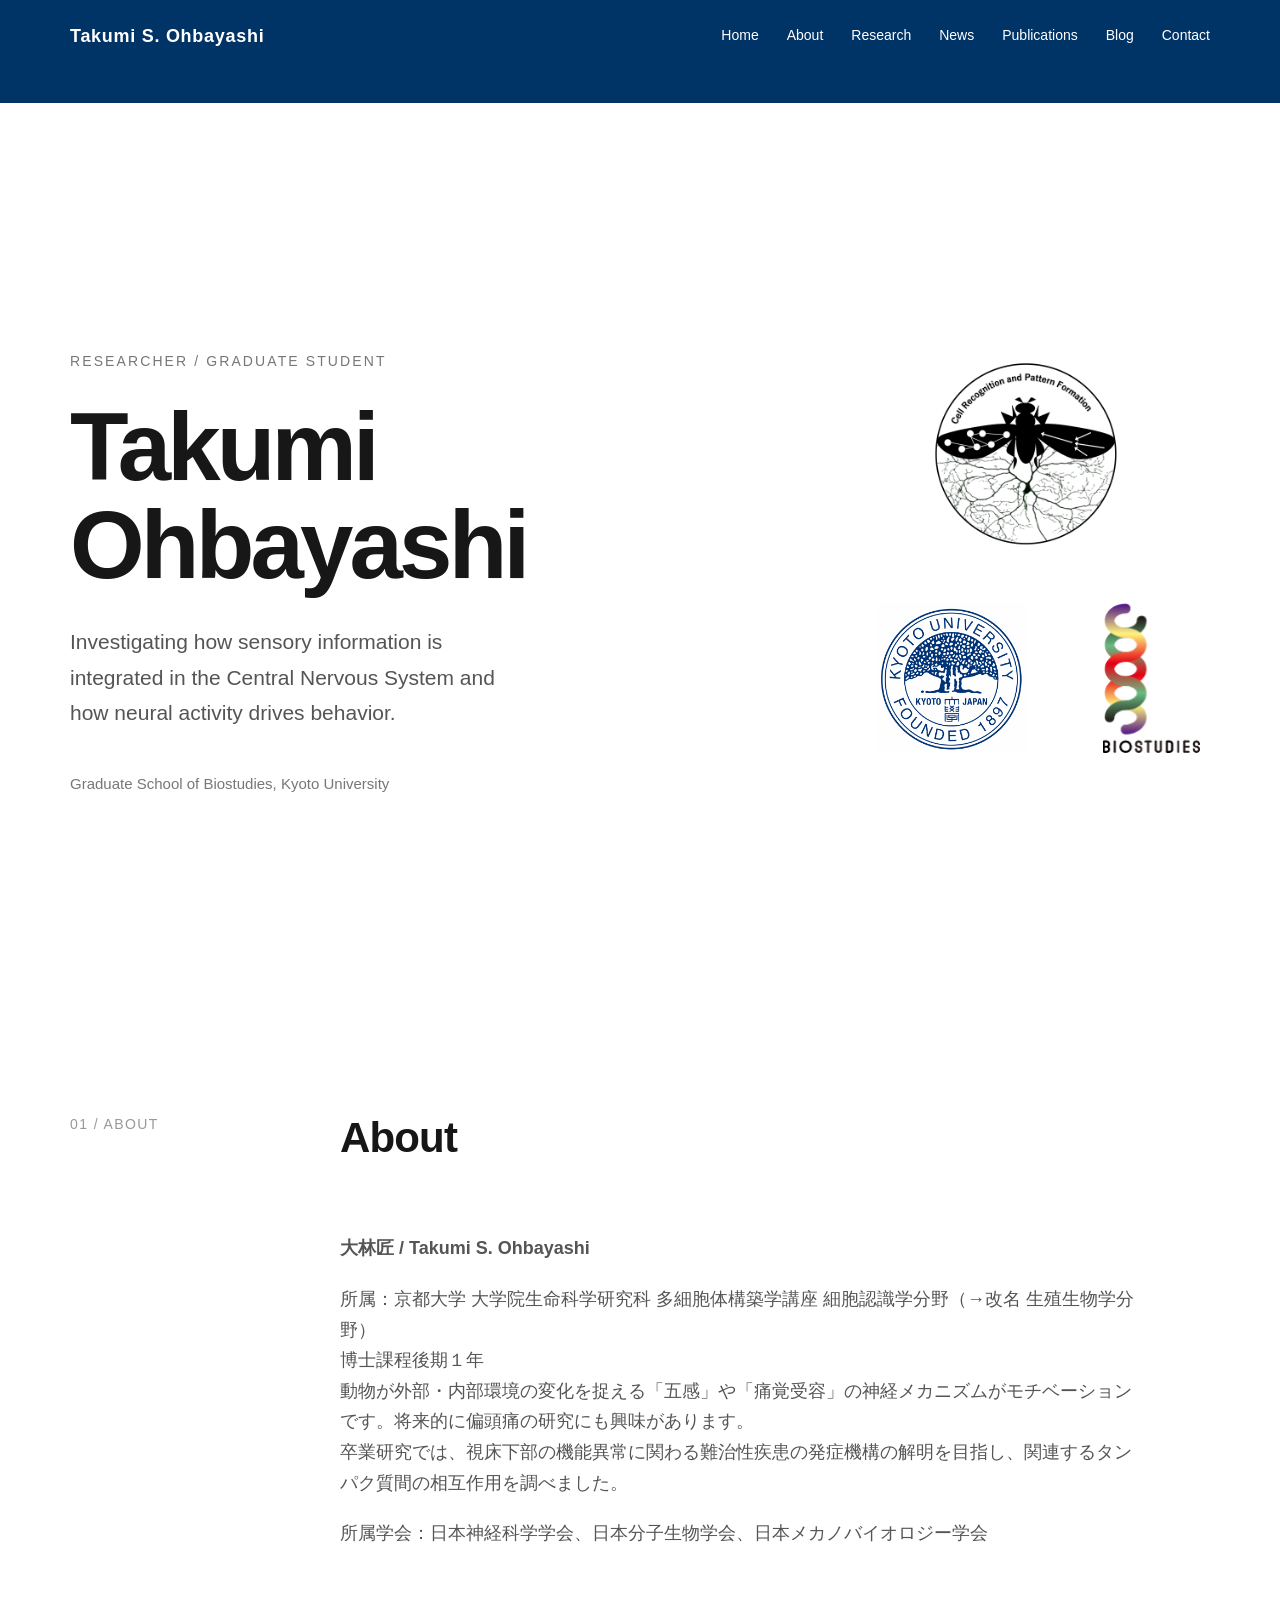
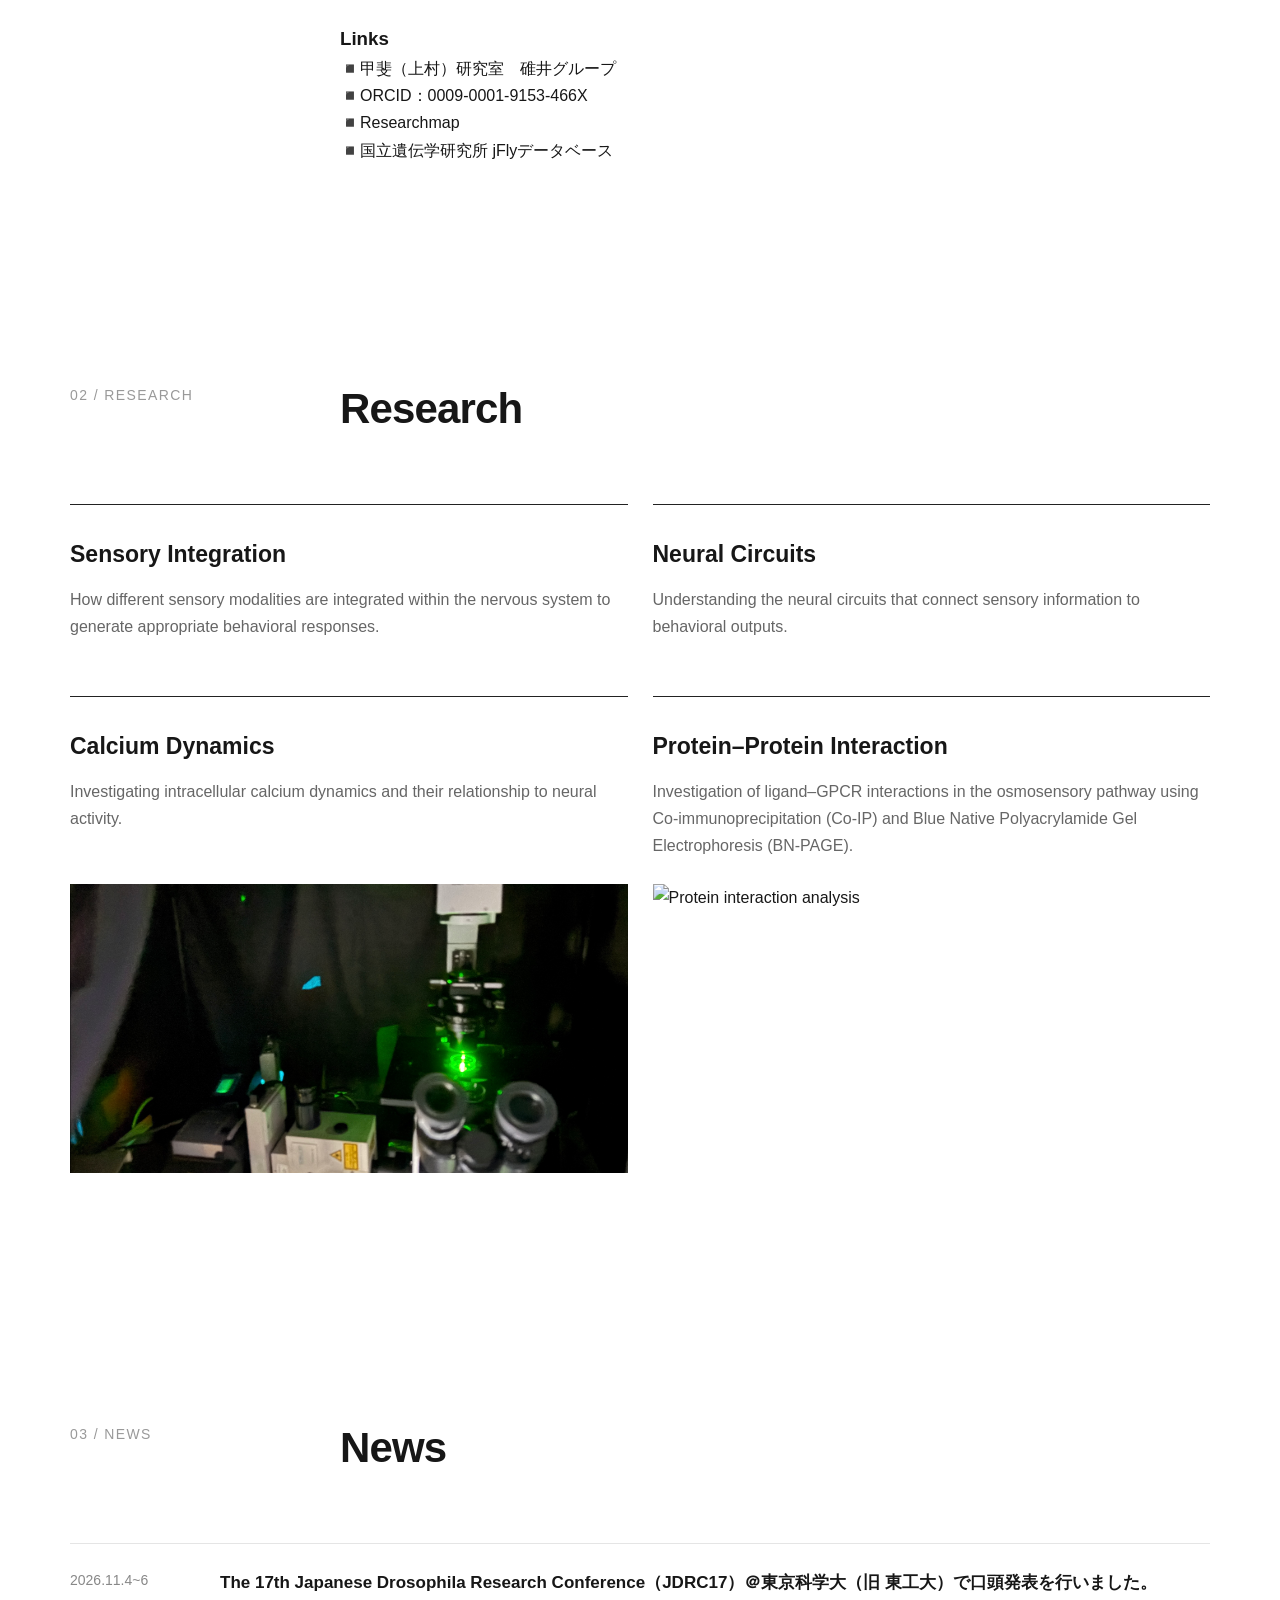
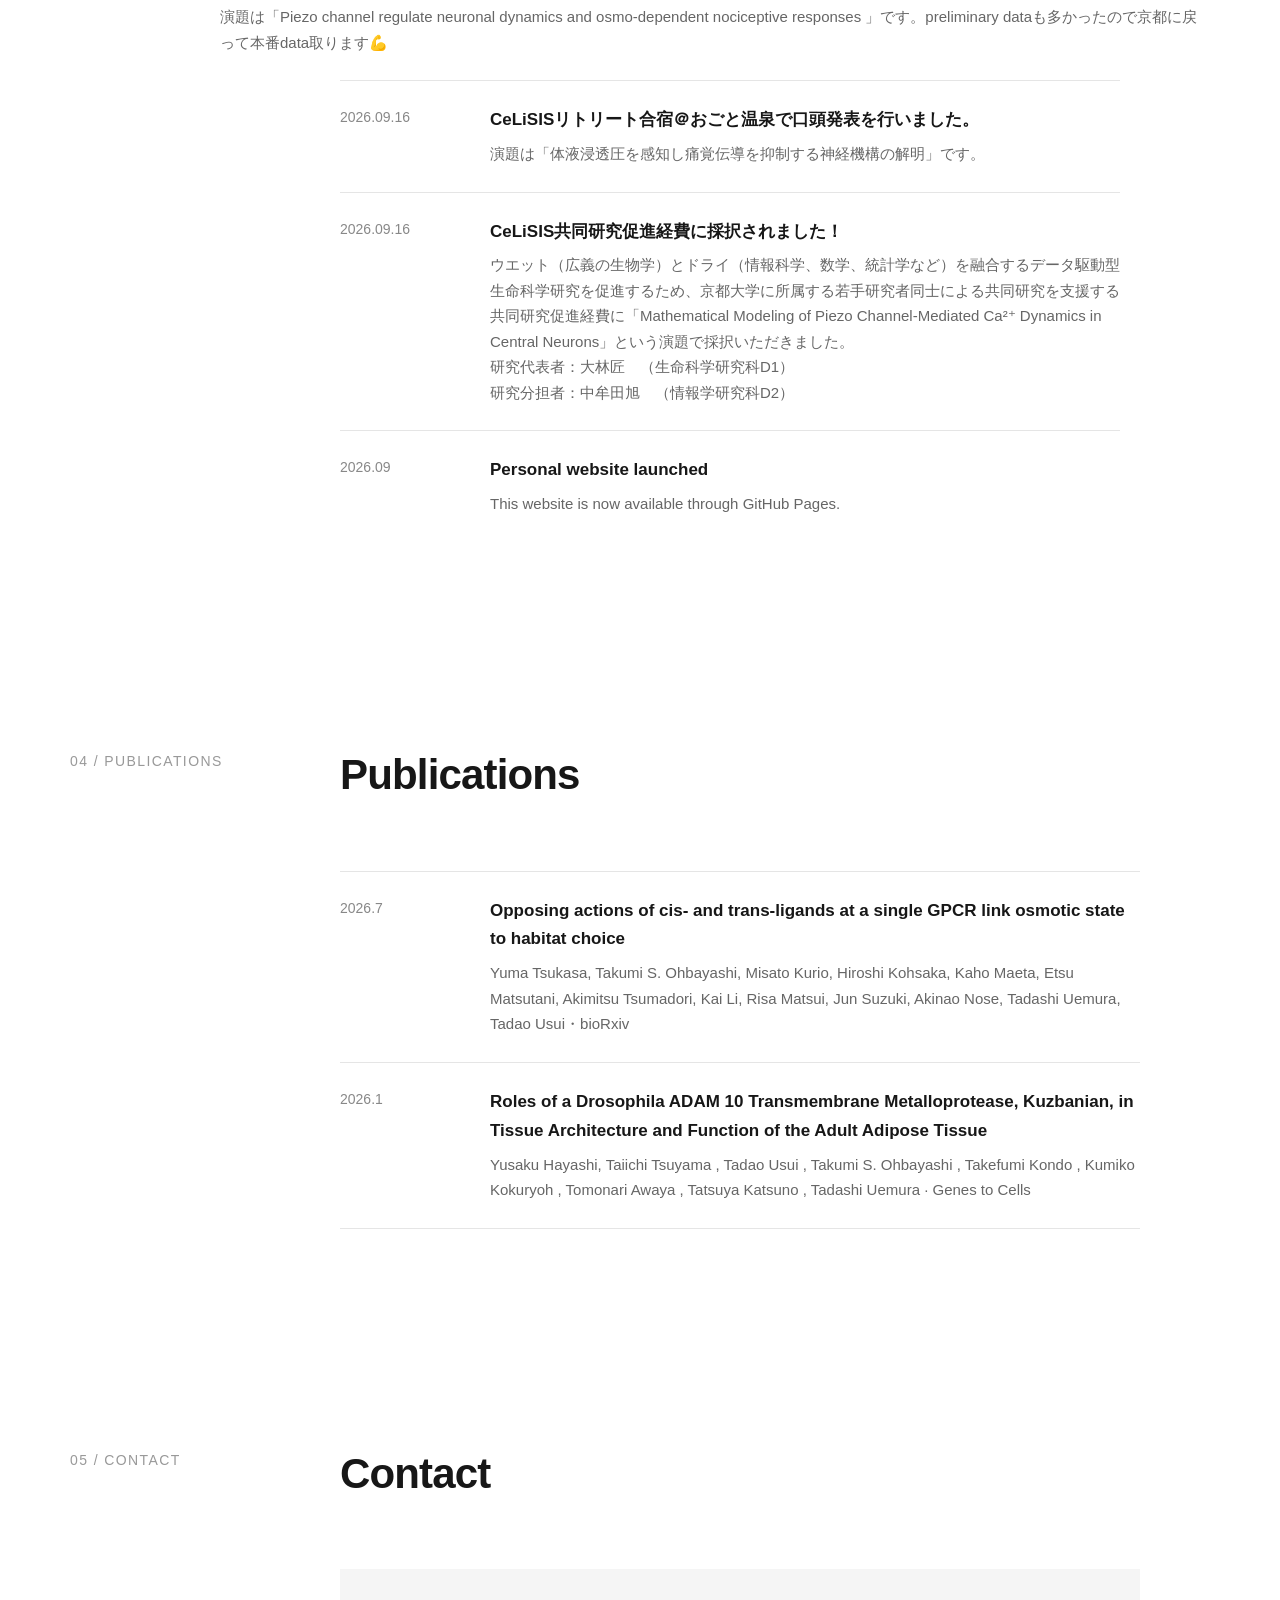
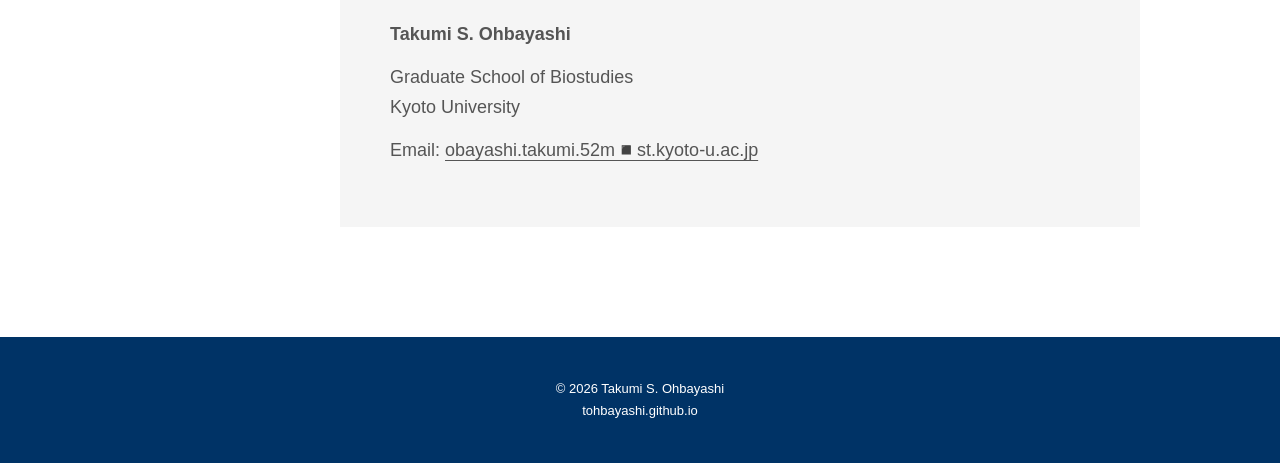
==== index.html @ 432252ea "Update index.html" ====
<!DOCTYPE html>
<html lang="en">

<head>
    <meta charset="UTF-8">
    <meta name="viewport" content="width=device-width, initial-scale=1.0">

    <title>Takumi S. Ohbayashi | Researcher</title>

    <meta
        name="description"
        content="Personal website of Takumi S. Ohbayashi, graduate student and researcher at Kyoto University."
    >

 

    <style>
    
/* =========================
   FLOATING LOGOS
========================= */

.logo-triangle {
    position: relative;

    width: 700px;
    height: 600px;

    flex-shrink: 0;
}


.floating-logo {
    position: absolute;

    width: 85px;
    height: 85px;

    display: block;

    animation: floating 3.5s ease-in-out infinite;

    transition:
        transform 0.25s ease,
        filter 0.25s ease;
}


.floating-logo img {
    width: 100%;
    height: 100%;

    object-fit: contain;
}


/* 上：Lab */
.logo-lab {
    top: 80px;
    right: 100px;
    width: 200px;
    height: 200px;
}

/* 左下：KU */
.logo-ku {
    bottom: 120px;
    right: 200px;
    width: 150px;
    height: 150px;
    animation-delay: 0.5s;
}

/* 右下：Bio */
.logo-bio {
    bottom: 120px;
    right: 0;
    width: 150px;
    height: 150px;
    animation-delay: 1s;
}
    


/* マウスを乗せたとき */

.floating-logo:hover {
    transform: scale(1.12);

    filter:
        drop-shadow(
            0 8px 12px rgba(0, 0, 0, 0.15)
        );
}


/* ぷかぷか */

@keyframes floating {

    0%, 100% {
        transform: translateY(0);
    }

    50% {
        transform: translateY(-8px);
    }

}

        
        /* =========================
           BASIC SETTINGS
        ========================= */

        * {
            box-sizing: border-box;
            margin: 0;
            padding: 0;
        }

        html {
            scroll-behavior: smooth;
        }

        body {
            font-family:
                -apple-system,
                BlinkMacSystemFont,
                "Helvetica Neue",
                Arial,
                sans-serif;

            background: #ffffff;
            color: #171717;
            line-height: 1.7;
        }

        a {
            color: inherit;
            text-decoration: none;
        }

        img {
            max-width: 100%;
            display: block;
        }


        /* =========================
           HEADER
        ========================= */

        header {
            position: fixed;
            top: 0;
            left: 0;
            width: 100%;

            background: #003366;
            backdrop-filter: blur(10px);

            z-index: 1000;
        }

        .nav {
            max-width: 1200px;
            margin: auto;

            height: 72px;

            display: flex;
            align-items: center;
            justify-content: space-between;

            padding: 0 30px;
        }

        .logo {
            font-size: 18px;
            font-weight: 700;
            letter-spacing: 0.04em;
            color: #ffffff;

        }

        .nav-links {
            display: flex;
            gap: 28px;

            font-size: 14px;
            color: #ffffff;
        }

        .nav-links a {
            transition: color 0.2s ease;
        }

        .nav-links a:hover {
            color: #ffffff;
        }


        /* =========================
           HERO
        ========================= */

        .hero {
            min-height: 100vh;

            display: flex;
            align-items: center;

            max-width: 1200px;
            margin: auto;

            padding: 140px 30px 100px;
        }

        .hero-content {
            max-width: 850px;
        }

        .hero-label {
            font-size: 14px;
            letter-spacing: 0.15em;
            text-transform: uppercase;

            color: #777;

            margin-bottom: 25px;
        }

        .hero h1 {
            font-size: clamp(48px, 8vw, 96px);
            line-height: 1.02;

            letter-spacing: -0.04em;

            margin-bottom: 30px;
        }

        .hero-description {
            font-size: 21px;
            color: #555;

            max-width: 720px;

            margin-bottom: 40px;
        }

        .hero-meta {
            font-size: 15px;
            color: #777;
        }


        /* =========================
           GENERAL SECTIONS
        ========================= */

        section {
            max-width: 1200px;
            margin: auto;

            padding: 110px 30px;
        }

        .section-header {
            display: grid;
            grid-template-columns: 220px 1fr;

            gap: 50px;

            margin-bottom: 70px;
        }

        .section-number {
            font-size: 14px;
            color: #999;

            letter-spacing: 0.1em;
        }

        .section-title {
            font-size: 42px;
            line-height: 1.2;

            letter-spacing: -0.02em;
        }

        .section-content {
            max-width: 800px;
            margin-left: 270px;
        }

        .section-content p {
            font-size: 18px;
            color: #555;

            margin-bottom: 20px;
        }


        /* =========================
           RESEARCH
        ========================= */

        .research-grid {
            display: grid;

            grid-template-columns:
                repeat(2, 1fr);

            gap: 25px;
        }

        .research-card {
            border-top: 1px solid #222;

            padding: 30px 0;
            display: flex;
            flex-direction: column;
        }

        .research-card h3 {
            font-size: 23px;
            margin-bottom: 12px;
        }

        .research-card p {
            color: #666;
        }

                
        /* Researchの画像 */
        .research-image {
            width: 100%;
            aspect-ratio: 16 / 9;
            object-fit: cover;
             margin-top: auto;
            padding-top: 25px;;
        }



        /* =========================
           LISTS
        ========================= */

        .publication,
        .news-item {
            border-top: 1px solid #e5e5e5;

            padding: 25px 0;

            display: grid;
            grid-template-columns: 120px 1fr;

            gap: 30px;
        }

        .publication:last-child,
        .presentation:last-child,
        .news-item:last-child {
            border-bottom: 1px solid #e5e5e5;
        }

        .year {
            color: #888;
            font-size: 14px;
        }

        .item-title {
            font-size: 17px;
            font-weight: 600;

            margin-bottom: 6px;
        }

        .item-description {
            color: #666;
            font-size: 15px;
        }


        /* =========================
           CONTACT
        ========================= */

        .contact-box {
            background: #f5f5f5;

            padding: 50px;

            margin-top: 30px;
        }

        .contact-box p {
            margin-bottom: 12px;
        }

        .contact-link {
            text-decoration: underline;
            text-underline-offset: 4px;
        }


        /* =========================
           FOOTER
        ========================= */

        footer {
            background-color: #003366;

            border-top: 1px solid #003366;

            padding: 40px 30px;

            text-align: center;

            color: #ffffff;

            font-size: 13px;
        }

       

        /* =========================
           MOBILE
        ========================= */

        @media (max-width: 800px) {

            .nav {
                height: 64px;
                padding: 0 20px;
            }

            .nav-links {
                display: none;
            }

            .hero {
                padding:
                    120px 20px
                    80px;
            }

            .hero h1 {
                font-size: 52px;
            }

            .hero-description {
                font-size: 18px;
            }

            section {
                padding: 80px 20px;
            }

            .section-header {
                display: block;
                margin-bottom: 40px;
            }

            .section-number {
                margin-bottom: 12px;
            }

            .section-title {
                font-size: 34px;
            }

            .section-content {
                margin-left: 0;
            }

            .research-grid {
                grid-template-columns: 1fr;
            }

            .publication,
            .presentation,
            .news-item {
                grid-template-columns: 1fr;
                gap: 5px;
            }

            .contact-box {
                padding: 30px;
            }

            .footer-inner {
                display: block;
            }

        }
        .about-name {
        font-size: 30px;
        font-weight: 600;
        margin-bottom: 25px;
            }

                
        /* =========================
           NEWS SCROLL
        ========================= */
        
        #news .section-content {
            max-height: 450px;
            overflow-y: auto;
            padding-right: 20px;
            scrollbar-width: thin;
            scrollbar-color: #003366 #f5f5f5;
        }


    </style>
</head>

<footer>
    © 2026 Takumi S. Ohbayashi
</footer>    

<body>


<!-- =========================
     HEADER
========================= -->

<header>

    <nav class="nav">

        <a href="#top" class="logo">
            Takumi S. Ohbayashi
        </a>

        
        <div class="nav-links">
        
            <a href="index.html">Home</a>
            <a href="index.html#about">About</a>
            <a href="index.html#research">Research</a>
            <a href="index.html#news">News</a>
            <a href="index.html#publications">Publications</a>
            <a href="blog.html">Blog</a>
            <a href="index.html#contact">Contact</a>
        
        </div>


    </nav>
</header>


<main id="top">


<!-- =========================
     HERO
========================= -->

<section class="hero">

    <div class="hero-content">

        <div class="hero-label">
            Researcher / Graduate Student
        </div>

        <h1>
            Takumi <br>
            Ohbayashi
        </h1>

        <p class="hero-description">
            Investigating how sensory information is integrated
            in the Central Nervous System and how neural activity drives
            behavior.
        </p>

        <p class="hero-meta">
            Graduate School of Biostudies, Kyoto University
        </p>

    </div>


   <!-- =========================
         LOGOS
    ========================= -->

    <div class="logo-triangle">

        <!-- 上：Lab -->
        <a
            href="https://www.cellpattern.lif.kyoto-u.ac.jp"
            target="_blank"
            rel="noopener noreferrer"
            class="floating-logo logo-lab"
        >
            <img src="images/lab.png" alt="Laboratory">
        </a>


        <!-- 左下：KU -->
        <a
            href="https://www.kyoto-u.ac.jp/ja"
            target="_blank"
            rel="noopener noreferrer"
            class="floating-logo logo-ku"
        >
            <img src="images/ku.png" alt="Kyoto University">
        </a>


        <!-- 右下：Bio -->
        <a
            href="https://www.lif.kyoto-u.ac.jp/j/"
            target="_blank"
            rel="noopener noreferrer"
            class="floating-logo logo-bio"
        >
            <img src="images/bio.png" alt="Graduate School of Biostudies">
        </a>

    </div>

</section>



<!-- =========================
     ABOUT
========================= -->

<section id="about">

    <div class="section-header">

        <div class="section-number">
            01 / ABOUT
        </div>

        <h2 class="section-title">
            About
        </h2>

    </div>


    <div class="section-content">
        <p class="about-name">
        大林匠 / Takumi S. Ohbayashi
        </p>

        <p> 
            所属：京都大学 大学院生命科学研究科 多細胞体構築学講座 細胞認識学分野（→改名 生殖生物学分野）<br>
            博士課程後期１年　<br>
            動物が外部・内部環境の変化を捉える「五感」や「痛覚受容」の神経メカニズムがモチベーションです。将来的に偏頭痛の研究にも興味があります。　<br>
            卒業研究では、視床下部の機能異常に関わる難治性疾患の発症機構の解明を目指し、関連するタンパク質間の相互作用を調べました。
        </p>
        <p>
            所属学会：日本神経科学学会、日本分子生物学会、日本メカノバイオロジー学会
        </p><br><br>


        <h3>Links</h3>
        <a href="https://www.cellpattern.lif.kyoto-u.ac." target="_blank">
              ◾️甲斐（上村）研究室　碓井グループ
        </a><br>

        <a href="https://orcid.org/0009-0001-9153-466X" target="_blank">
              ◾️ORCID：0009-0001-9153-466X
        </a><br>
            
        <a href="https://researchmap.jp/tohbayashi" target="_blank">
              ◾️Researchmap
        </a><br>
        
        <a href="https://jfly.shigen.info/home/list/user/10270" target="_blank">
              ◾️国立遺伝学研究所 jFlyデータベース
        </a>
       

    </div>

</section>



<!-- =========================
     RESEARCH
========================= -->

<section id="research">

    <div class="section-header">

        <div class="section-number">
            02 / RESEARCH
        </div>

        <h2 class="section-title">
            Research
        </h2>

    </div>


    
    <div class="research-grid">
    
        <!-- 上段左：Sensory Integration -->
        <div class="research-card">
            <h3>Sensory Integration</h3>
            <p>
                How different sensory modalities are integrated
                within the nervous system to generate appropriate
                behavioral responses.
            </p>
        </div>
    
        <!-- 上段右：Neural Circuits -->
        <div class="research-card">
            <h3>Neural Circuits</h3>
            <p>
                Understanding the neural circuits that connect
                sensory information to behavioral outputs.
            </p>
        </div>
    
        <!-- 下段左：Calcium Dynamics -->
        <div class="research-card">
            <h3>Calcium Dynamics</h3>
            <p>
                Investigating intracellular calcium dynamics
                and their relationship to neural activity.
            </p>
    
            <img
                src="images/calcium_dynamics.jpg"
                alt="Calcium imaging"
                class="research-image"
            >
        </div>
    
        <!-- 下段右：Protein–Protein Interaction -->
        <div class="research-card">
            <h3>Protein–Protein Interaction</h3>
            <p>
                Investigation of ligand–GPCR interactions in the
                osmosensory pathway using Co-immunoprecipitation
                (Co-IP) and Blue Native Polyacrylamide Gel
                Electrophoresis (BN-PAGE).
            </p>
    
            <img
                src="images/protein_interaction.HEIC"
                alt="Protein interaction analysis"
                class="research-image"
            >
        </div>
    

    </div>

</section>

    
<!-- =========================
     NEWS
========================= -->


    
<section id="news">

    <div class="section-header">

        <div class="section-number">
            03 / NEWS
        </div>

        <h2 class="section-title">
            News
        </h2>

    </div>


        <div class="news-item">
    
                <div class="year">
                    2026.11.4~6
                </div>
    
                <div>
    
                    <div class="item-title">
                        The 17th Japanese Drosophila Research Conference（JDRC17）＠東京科学大（旧 東工大）で口頭発表を行いました。
                    </div>
    
                    <div class="item-description">
                        演題は「Piezo channel regulate neuronal dynamics and osmo-dependent nociceptive responses 」です。preliminary dataも多かったので京都に戻って本番data取ります💪
                    </div>
    
                </div>
            </div>
        
        <div class="section-content">

        <div class="news-item">

            <div class="year">
                2026.09.16
            </div>

            <div>

                <div class="item-title">
                    CeLiSISリトリート合宿＠おごと温泉で口頭発表を行いました。
                </div>

                <div class="item-description">
                    演題は「体液浸透圧を感知し痛覚伝導を抑制する神経機構の解明」です。
                </div>

            </div>
        </div>
            
        <div class="news-item">

            <div class="year">
                2026.09.16
            </div>

            <div>

                <div class="item-title">
                    CeLiSIS共同研究促進経費に採択されました！
                </div>

                <div class="item-description">
                    ウエット（広義の生物学）とドライ（情報科学、数学、統計学など）を融合するデータ駆動型生命科学研究を促進するため、京都大学に所属する若手研究者同士による共同研究を支援する共同研究促進経費に「Mathematical Modeling of Piezo Channel-Mediated Ca²⁺ Dynamics in Central Neurons」という演題で採択いただきました。<br>
                    研究代表者：大林匠　（生命科学研究科D1）<br>
                    研究分担者：中牟田旭　（情報学研究科D2）<br>
                </div>

            </div>
        </div>
        

        
        <div class="news-item">

            <div class="year">
                2026.09
            </div>

            <div>

                <div class="item-title">
                    Personal website launched
                </div>

                <div class="item-description">
                    This website is now available through GitHub Pages.
                </div>
                
             </div>
        </div>

        
</section>



<!-- =========================
     PUBLICATIONS
========================= -->

<section id="publications">

    <div class="section-header">

        <div class="section-number">
            04 / PUBLICATIONS
        </div>

        <h2 class="section-title">
            Publications
        </h2>

    </div>


    <div class="section-content">


        <div class="publication">

            <div class="year">
                2026.7
            </div>

            <div>

                <div class="item-title">
                    Opposing actions of cis- and trans-ligands at a single GPCR link osmotic state to habitat choice
                </div>

                <div class="item-description">
                    Yuma Tsukasa, Takumi S. Ohbayashi, Misato Kurio, Hiroshi Kohsaka, Kaho Maeta, Etsu Matsutani, Akimitsu Tsumadori, Kai Li, Risa Matsui, Jun Suzuki, Akinao Nose, Tadashi Uemura, Tadao Usui・bioRxiv
                </div>

            </div>

        </div>



        <div class="publication">

            <div class="year">
                2026.1
            </div>

            <div>

                <div class="item-title">
                    Roles of a Drosophila ADAM 10 Transmembrane Metalloprotease, Kuzbanian, in Tissue Architecture and Function of the Adult Adipose Tissue
                </div>

                <div class="item-description">
                    Yusaku Hayashi, Taiichi Tsuyama
, 
Tadao Usui
, 
Takumi S. Ohbayashi
, 
Takefumi Kondo
, 
Kumiko Kokuryoh
,
Tomonari Awaya
, 
Tatsuya Katsuno
, 
Tadashi Uemura · Genes to Cells
                </div>

            </div>

        </div>


    </div>

</section>




      



<!-- =========================
     CONTACT
========================= -->

<section id="contact">

    <div class="section-header">

        <div class="section-number">
            05 / CONTACT
        </div>

        <h2 class="section-title">
            Contact
        </h2>

    </div>


    <div class="section-content">

        <div class="contact-box">

            <p>
                <strong>Takumi S. Ohbayashi</strong>
            </p>

            <p>
                Graduate School of Biostudies<br>
                Kyoto University
            </p>

            <p>
                Email:
                <a
                    href="mailto:your-email@example.com"
                    class="contact-link"
                >
                    obayashi.takumi.52m◾️st.kyoto-u.ac.jp
                </a>
            </p>

        </div>

    </div>

</section>


</main>



<!-- =========================
     FOOTER
========================= -->

<footer>

    <div class="footer-inner">

        <div>
            © 2026 Takumi S. Ohbayashi
        </div>

        <div>
            tohbayashi.github.io
        </div>

    </div>

</footer>


</body>

</html>
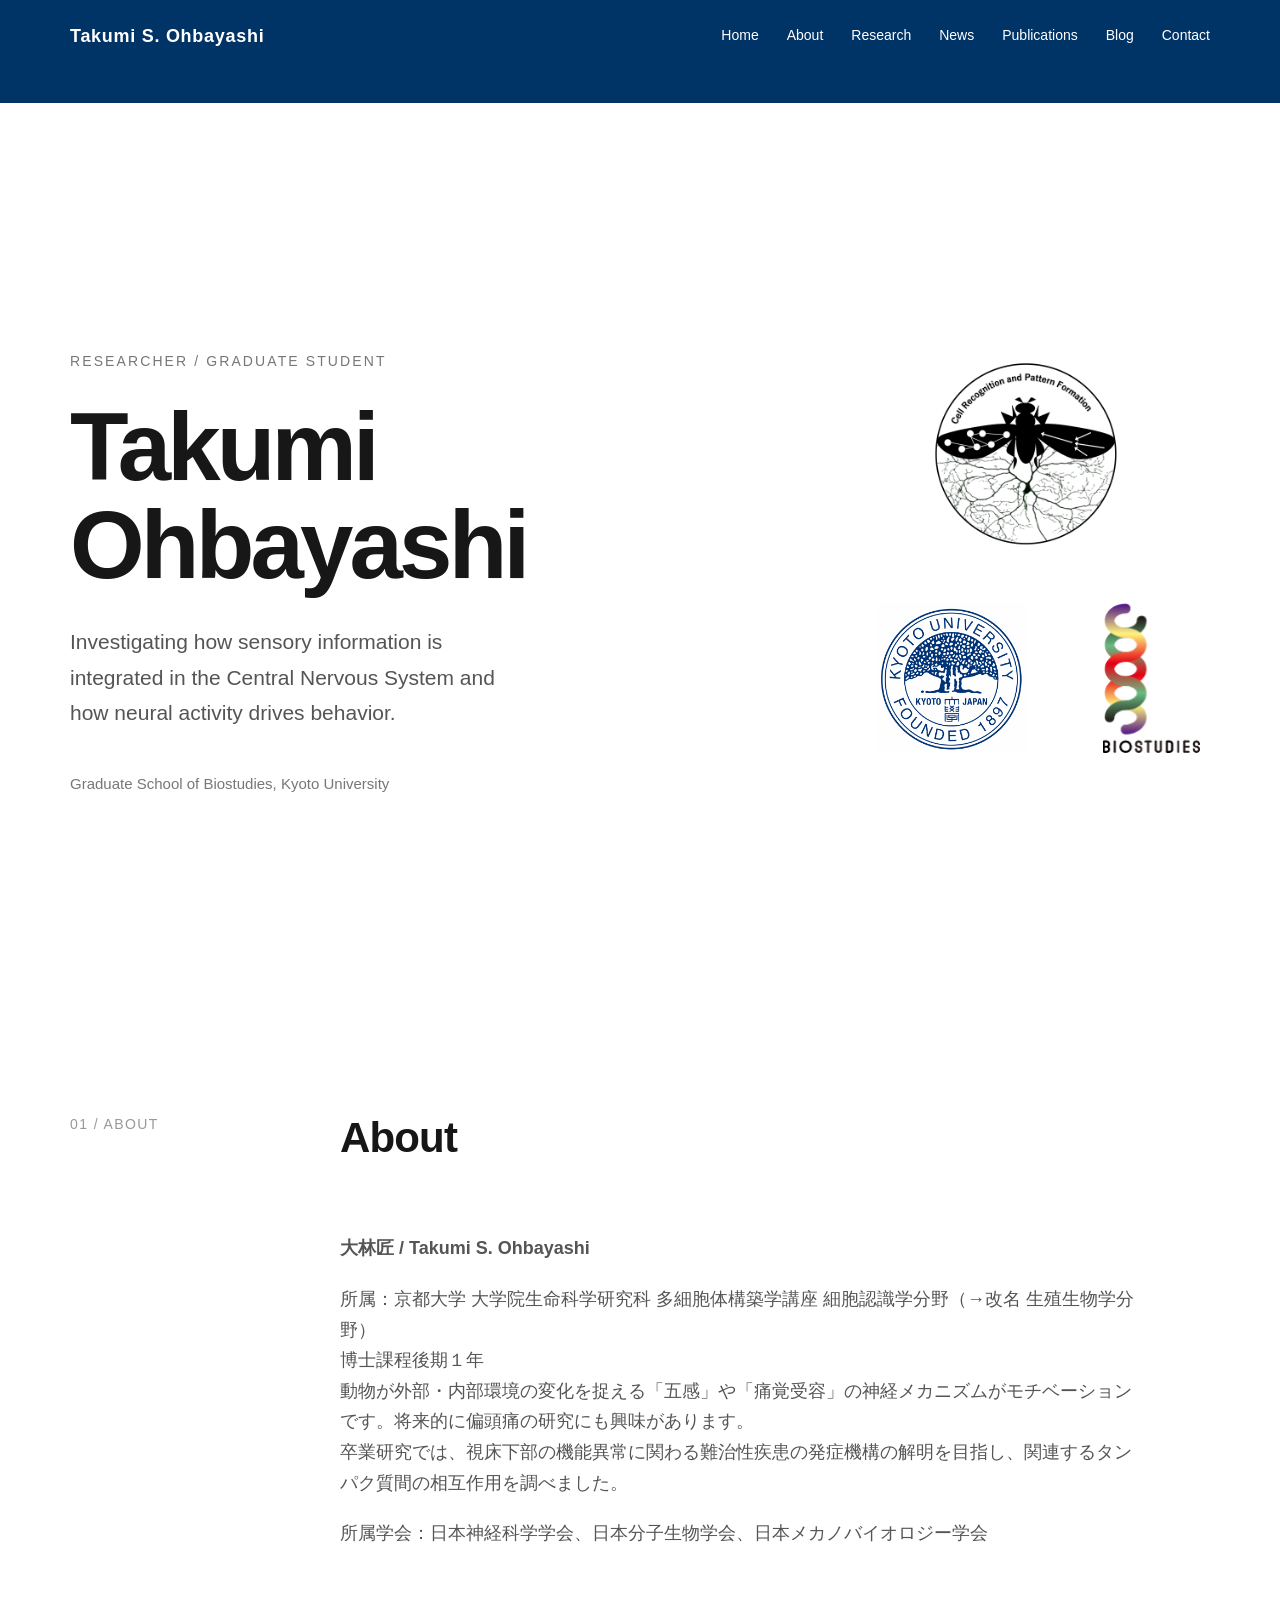
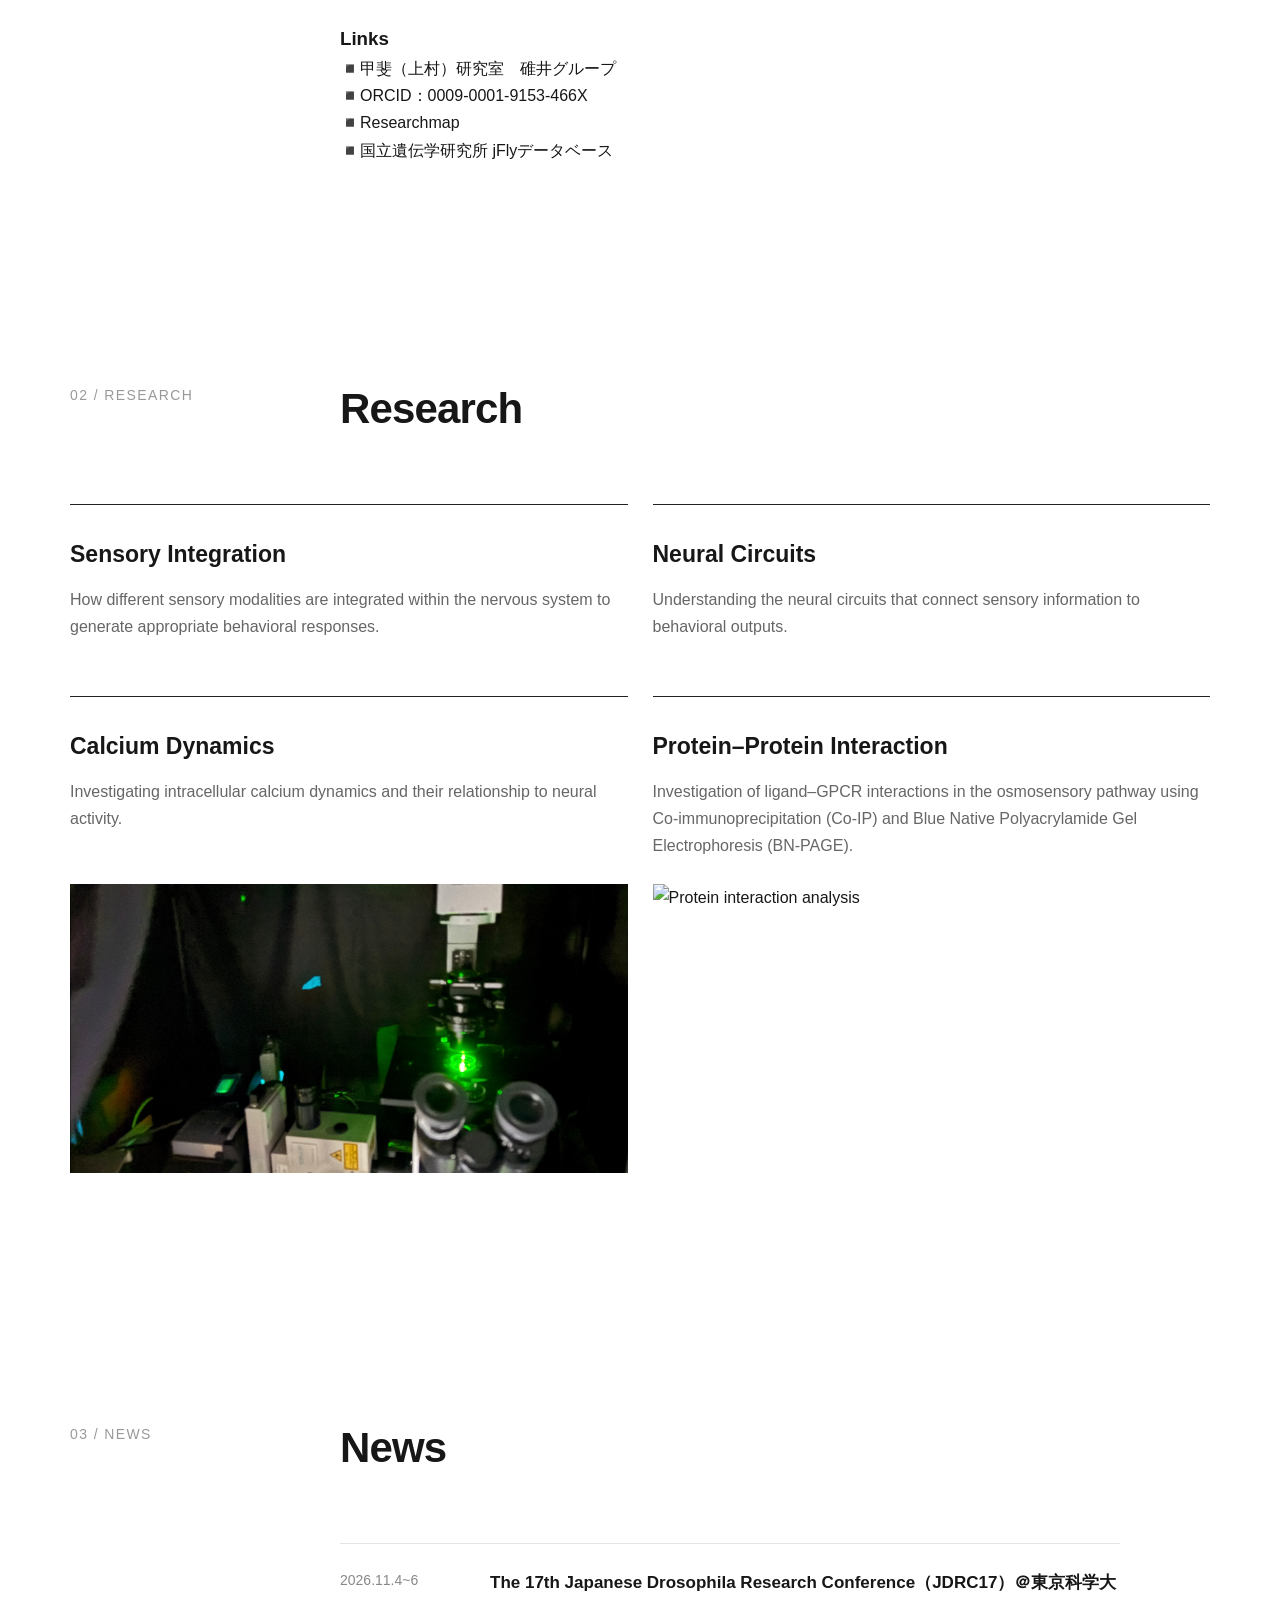
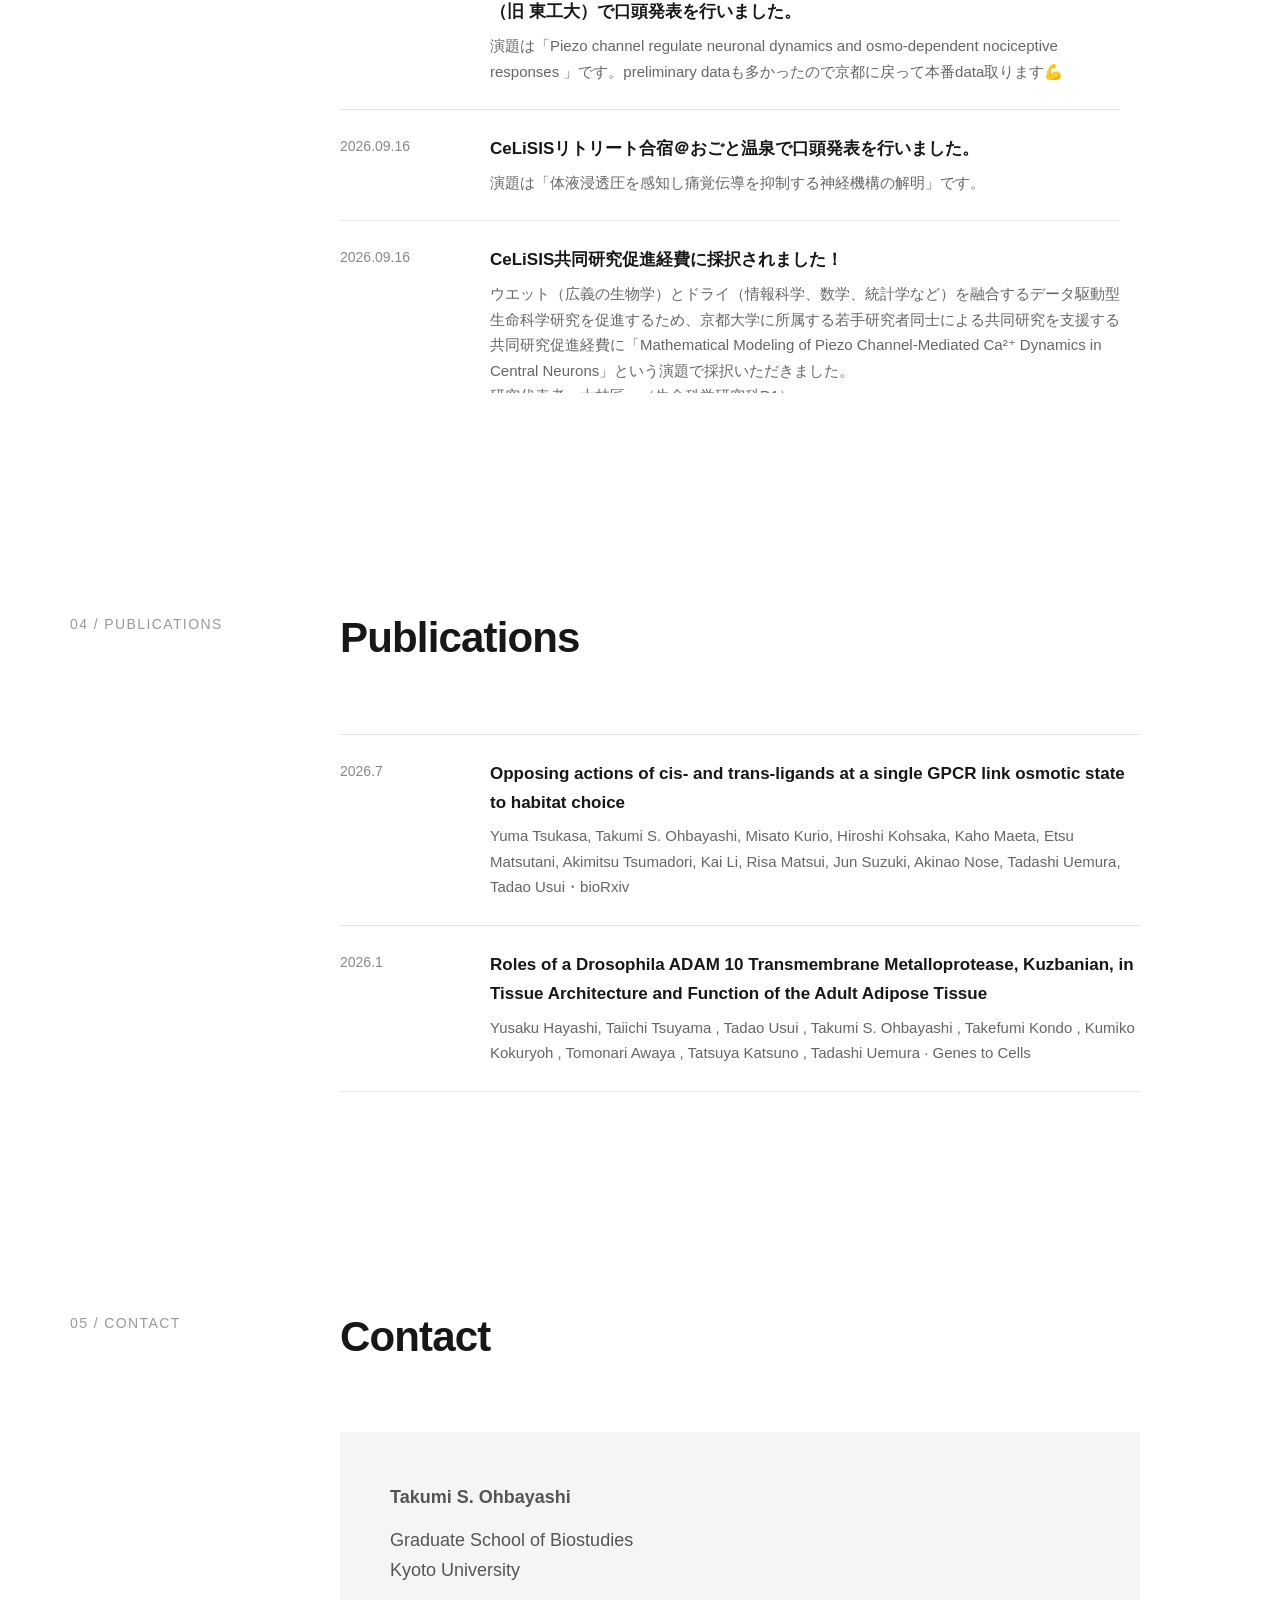
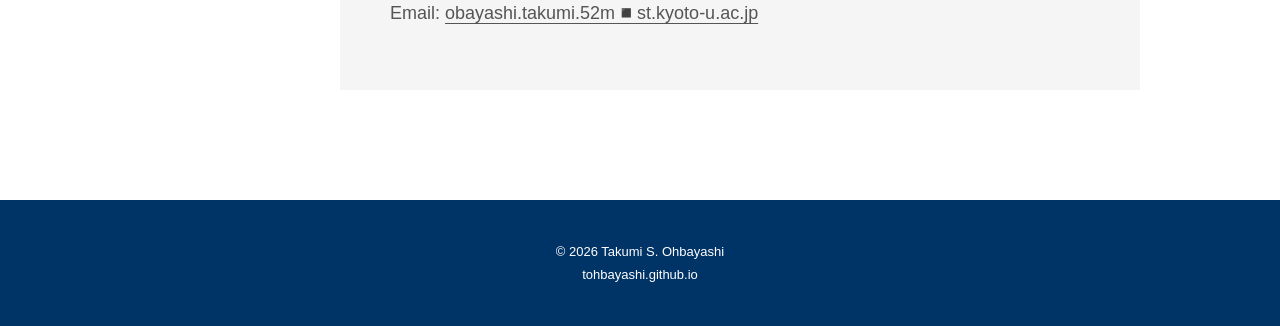
==== commit 18368feb: "Update index.html" ====
--- a/index.html
+++ b/index.html
@@ -790,29 +790,32 @@
         </h2>
 
     </div>
-
-
-        <div class="news-item">
-    
-                <div class="year">
-                    2026.11.4~6
-                </div>
-    
-                <div>
-    
-                    <div class="item-title">
-                        The 17th Japanese Drosophila Research Conference（JDRC17）＠東京科学大（旧 東工大）で口頭発表を行いました。
-                    </div>
-    
-                    <div class="item-description">
-                        演題は「Piezo channel regulate neuronal dynamics and osmo-dependent nociceptive responses 」です。preliminary dataも多かったので京都に戻って本番data取ります💪
-                    </div>
-    
-                </div>
-            </div>
         
         <div class="section-content">
 
+
+        <div class="news-item">
+
+            <div class="year">
+                2026.11.4~6
+            </div>
+
+            <div>
+
+                <div class="item-title">
+                    The 17th Japanese Drosophila Research Conference（JDRC17）＠東京科学大（旧 東工大）で口頭発表を行いました。
+                </div>
+
+                <div class="item-description">
+                    演題は「Piezo channel regulate neuronal dynamics and osmo-dependent nociceptive responses 」です。preliminary dataも多かったので京都に戻って本番data取ります💪
+                </div>
+
+            </div>
+        </div>
+
+
+
+            
         <div class="news-item">
 
             <div class="year">
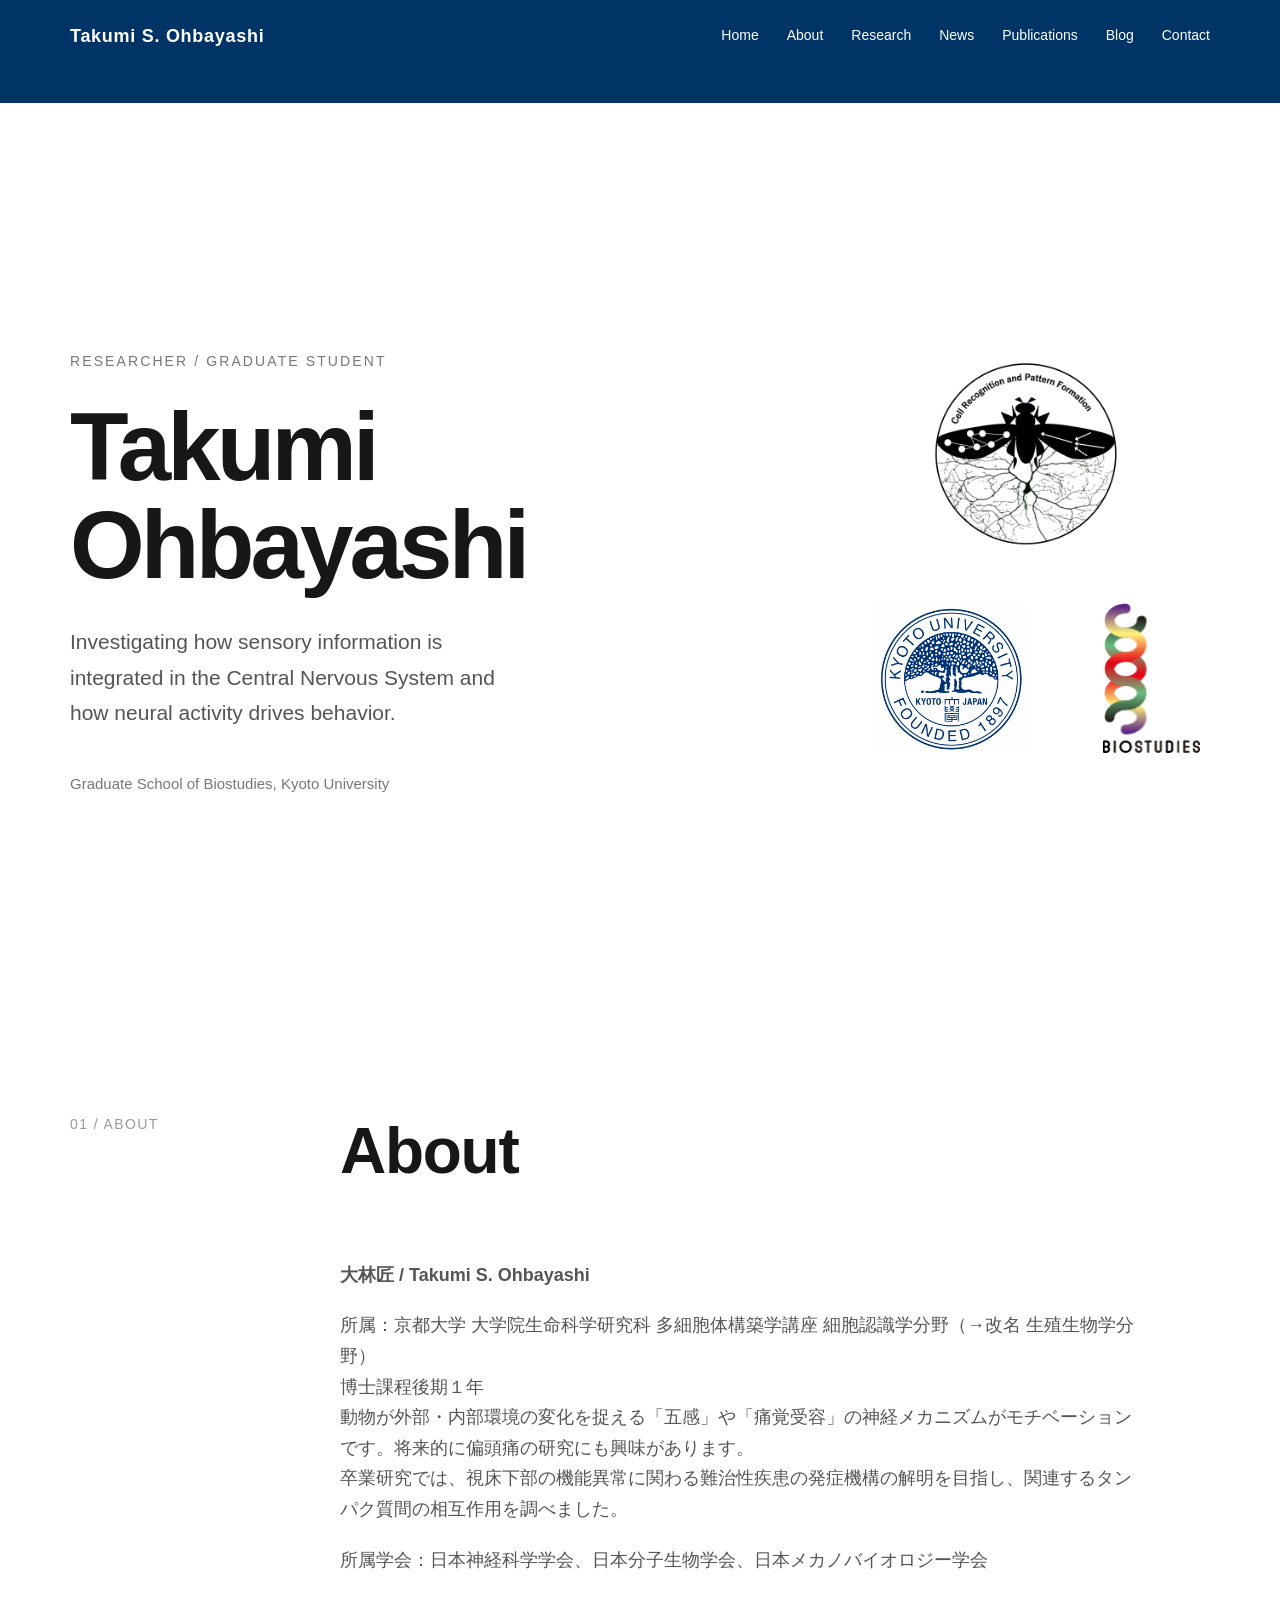
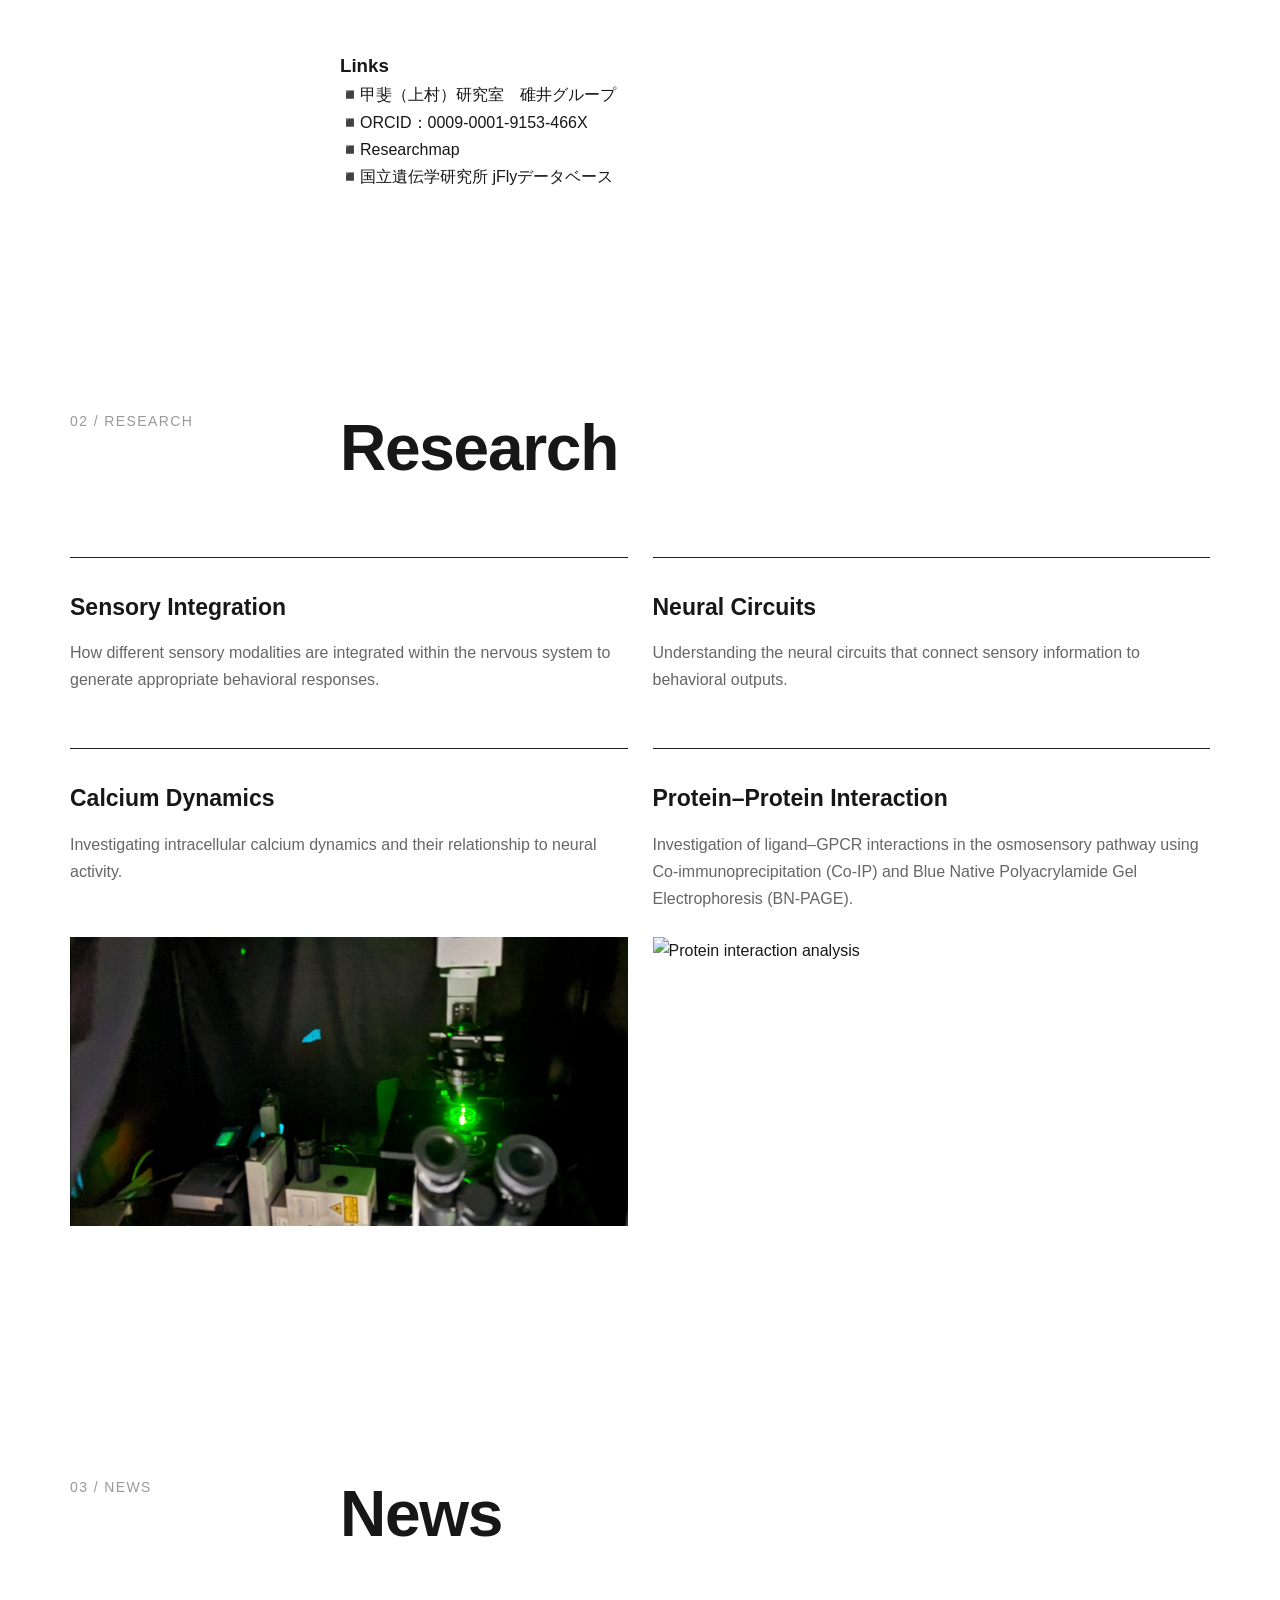
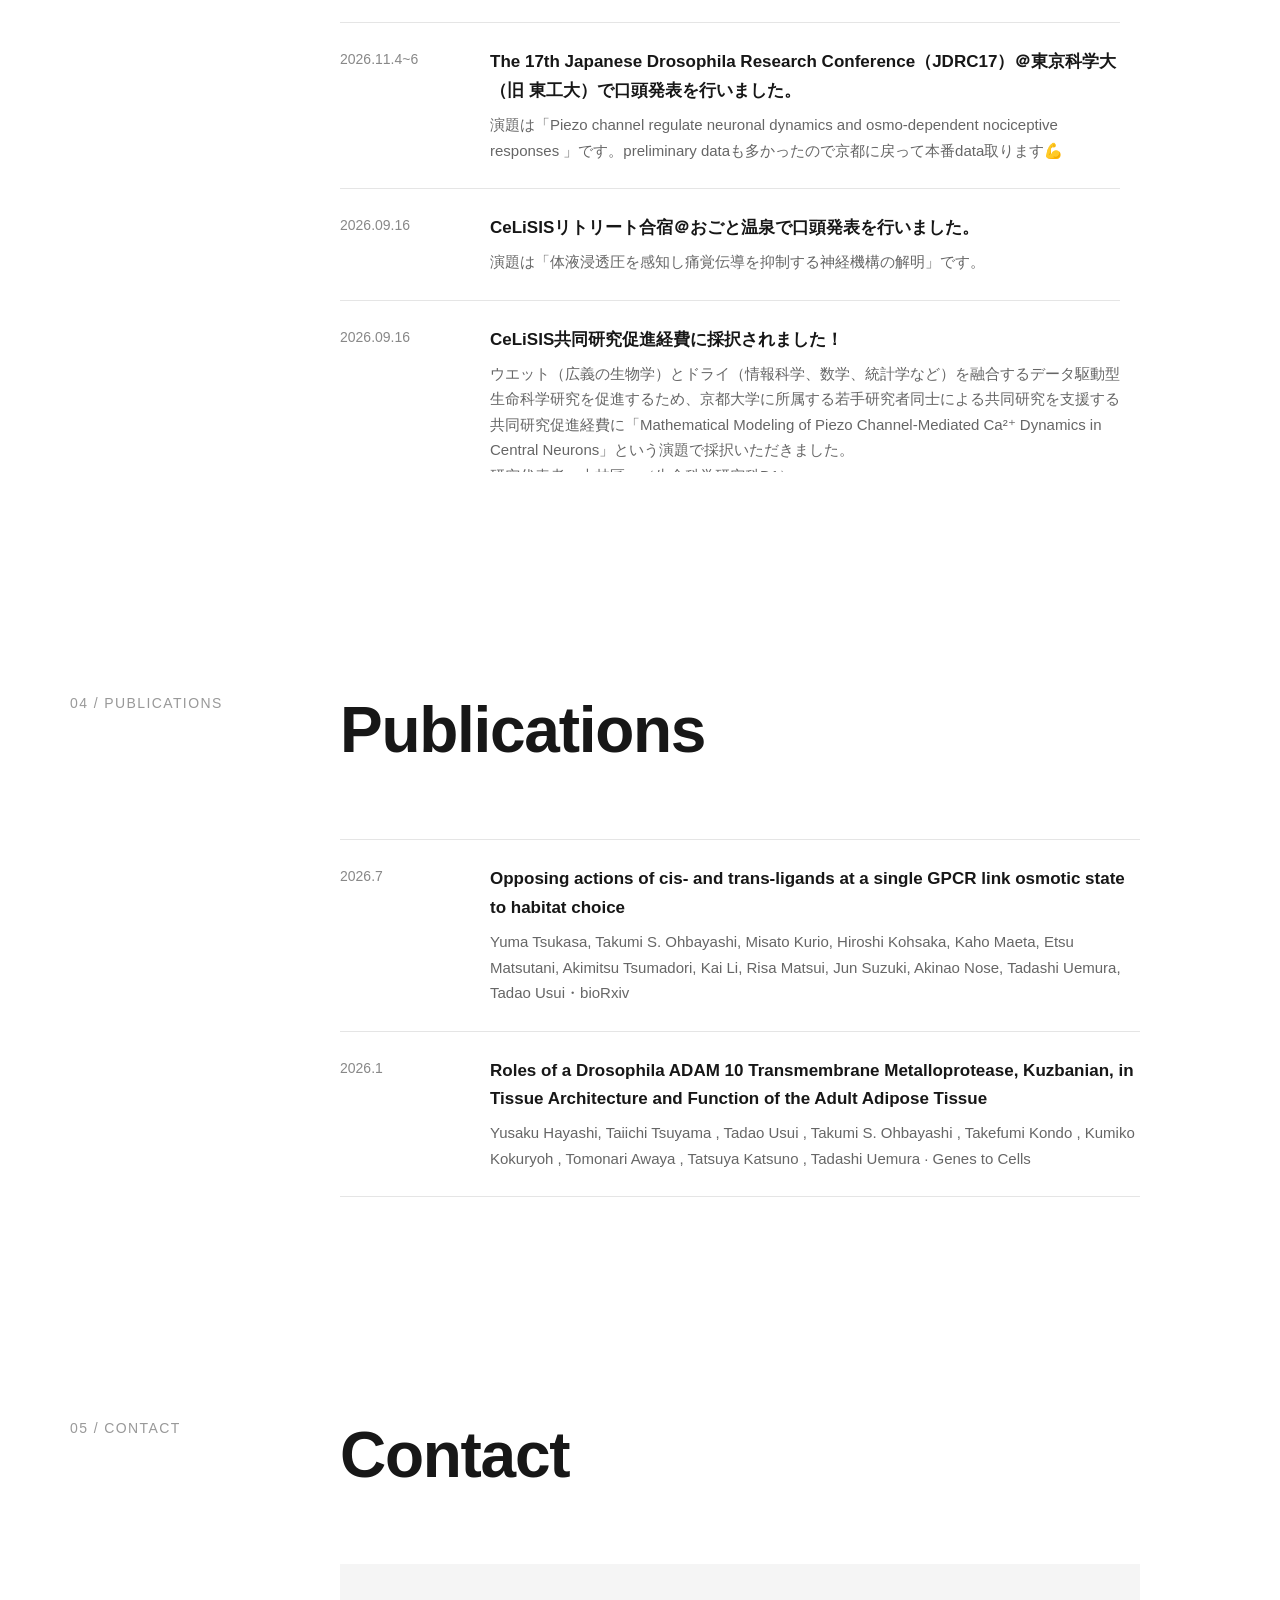
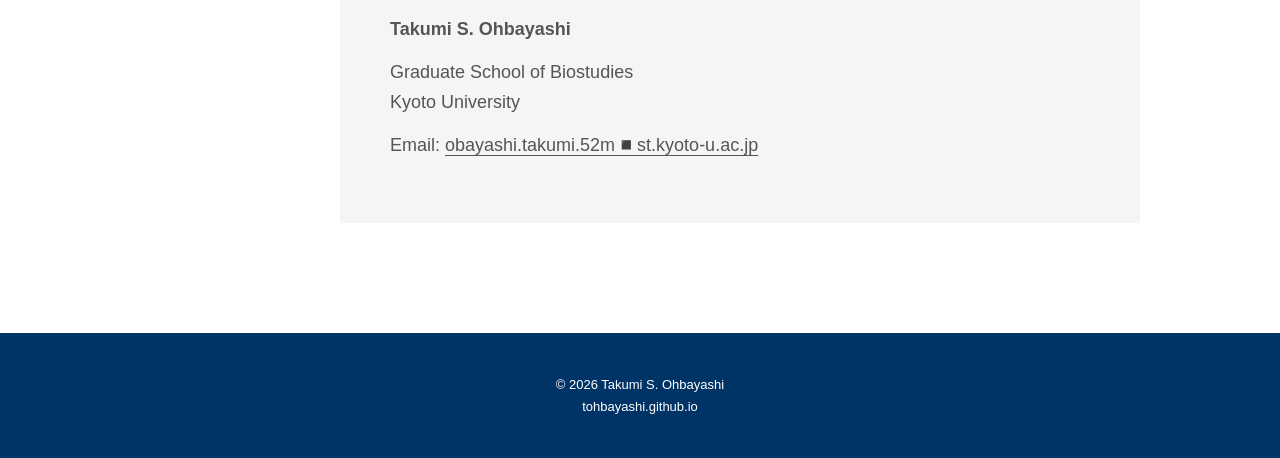
==== commit e8492ac3: "Update index.html" ====
--- a/index.html
+++ b/index.html
@@ -283,7 +283,7 @@
         }
 
         .section-title {
-            font-size: 42px;
+            font-size: 64px;
             line-height: 1.2;
 
             letter-spacing: -0.02em;
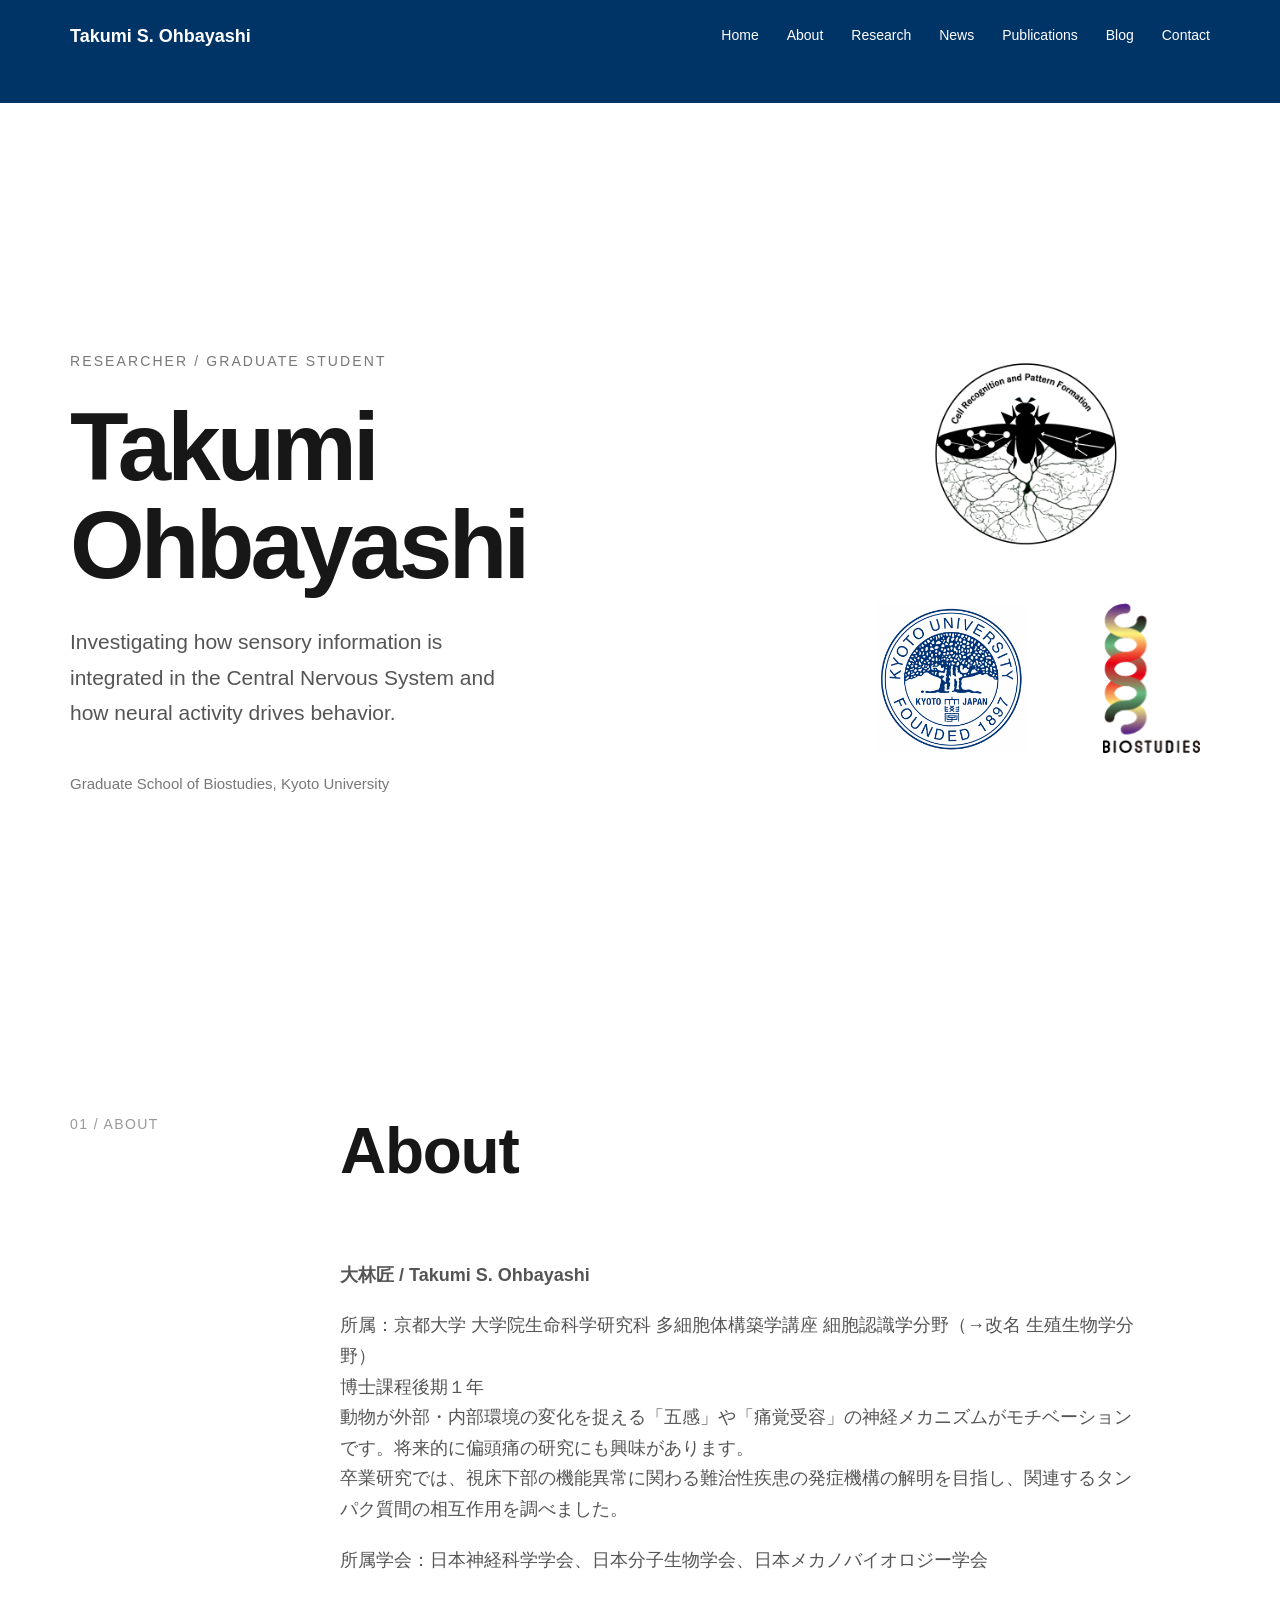
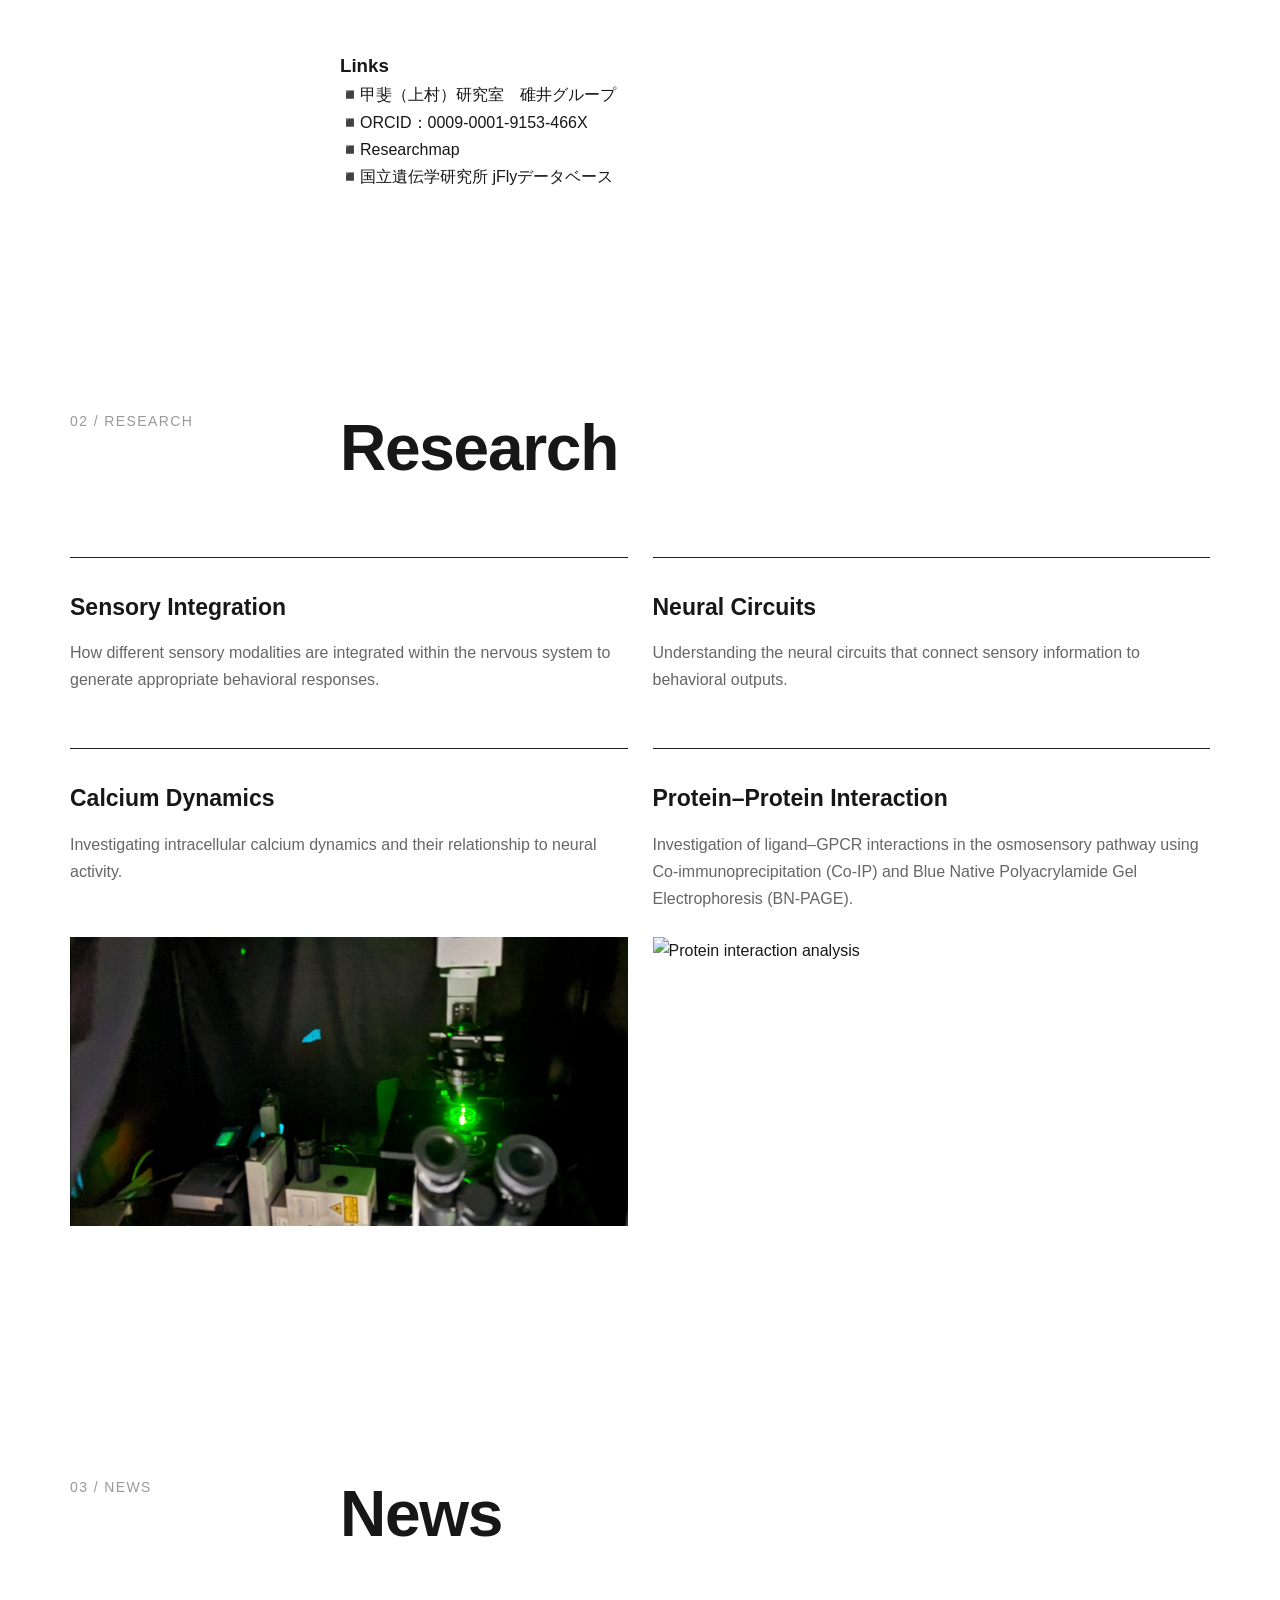
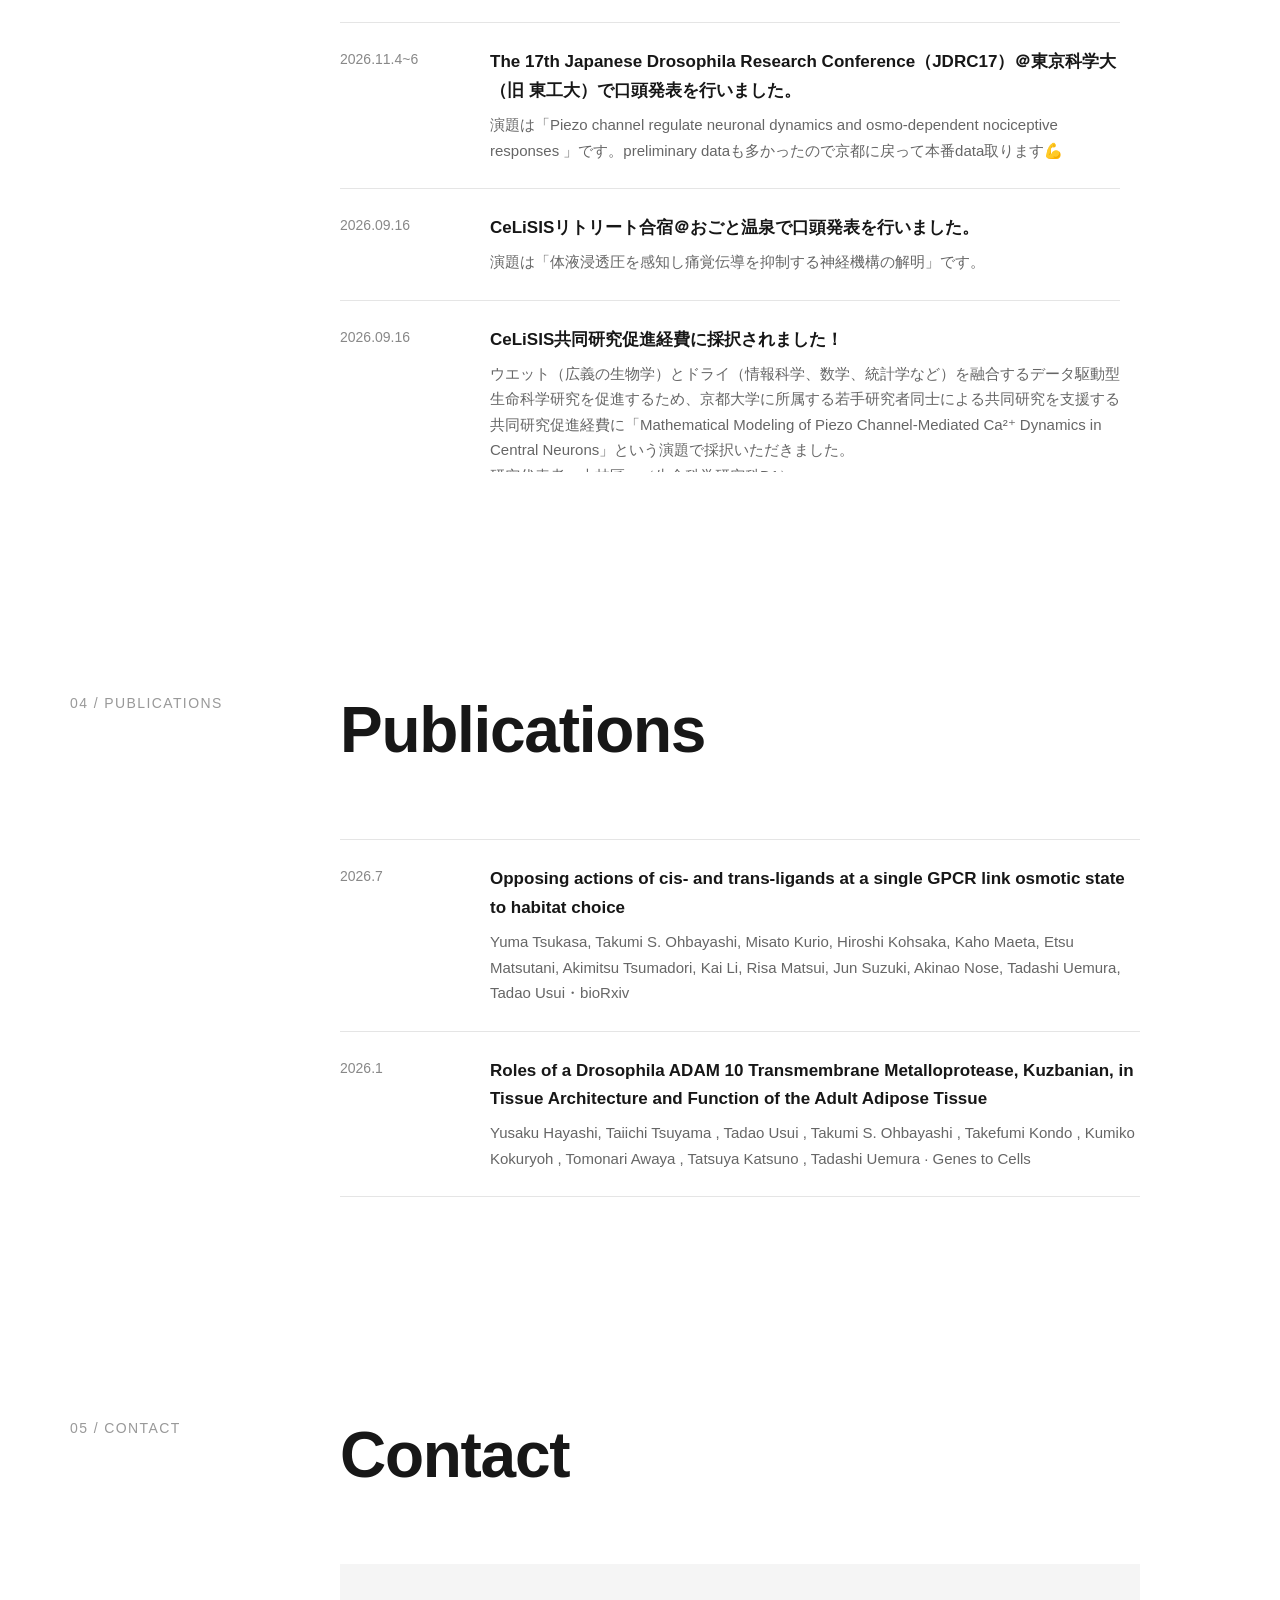
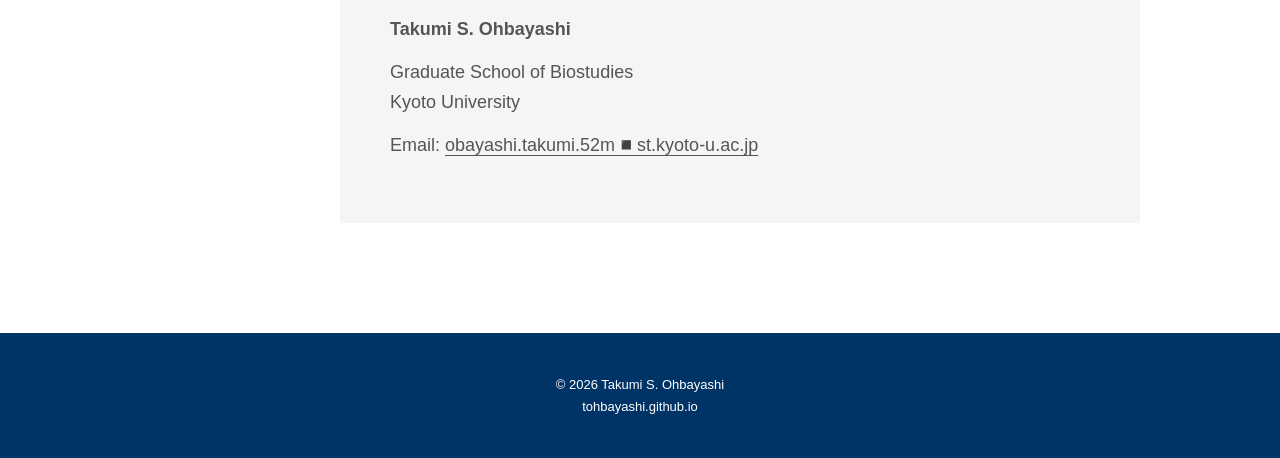
==== commit a15c820c: "Update index.html" ====
--- a/index.html
+++ b/index.html
@@ -151,55 +151,6 @@
            HEADER
         ========================= */
 
-        header {
-            position: fixed;
-            top: 0;
-            left: 0;
-            width: 100%;
-
-            background: #003366;
-            backdrop-filter: blur(10px);
-
-            z-index: 1000;
-        }
-
-        .nav {
-            max-width: 1200px;
-            margin: auto;
-
-            height: 72px;
-
-            display: flex;
-            align-items: center;
-            justify-content: space-between;
-
-            padding: 0 30px;
-        }
-
-        .logo {
-            font-size: 18px;
-            font-weight: 700;
-            letter-spacing: 0.04em;
-            color: #ffffff;
-
-        }
-
-        .nav-links {
-            display: flex;
-            gap: 28px;
-
-            font-size: 14px;
-            color: #ffffff;
-        }
-
-        .nav-links a {
-            transition: color 0.2s ease;
-        }
-
-        .nav-links a:hover {
-            color: #ffffff;
-        }
-
 
         /* =========================
            HERO
@@ -432,15 +383,7 @@
 
         @media (max-width: 800px) {
 
-            .nav {
-                height: 64px;
-                padding: 0 20px;
-            }
-
-            .nav-links {
-                display: none;
-            }
-
+            
             .hero {
                 padding:
                     120px 20px
@@ -494,6 +437,60 @@
             .footer-inner {
                 display: block;
             }
+
+                        
+            /* スマホ版のトップページ */
+            .hero {
+                flex-direction: column;
+                align-items: center;
+                min-height: auto;
+                padding: 120px 20px 60px;
+            }
+            
+            .hero-content {
+                width: 100%;
+            }
+            
+            /* ロゴを名前の下に配置 */
+            .logo-triangle {
+                width: 300px;
+                height: 280px;
+                margin: 30px auto 0;
+            }
+            
+            /* 上：Lab */
+            .logo-lab {
+                top: 0;
+                left: 50%;
+                right: auto;
+                translate: -50% 0;
+            
+                width: 110px;
+                height: 110px;
+            }
+            
+            /* 左下：KU */
+            .logo-ku {
+                top: auto;
+                bottom: -30px;
+                left: 0;
+                right: auto;
+            
+                width: 180px;
+                height: 180px;
+            }
+            
+            /* 右下：Bio */
+            .logo-bio {
+                top: auto;
+                bottom: -55px;
+                left: auto;
+                right: -20px;
+            
+                width: 230px;
+                height: 230px;
+            }
+
 
         }
         .about-name {
@@ -514,9 +511,166 @@
             scrollbar-width: thin;
             scrollbar-color: #003366 #f5f5f5;
         }
+        
+        
+        
+                
+        /* =========================
+           HAMBURGER MENU
+        ========================= */
+        
+        /* PCでは非表示 */
+        .menu-toggle {
+            display: none;
+            position: relative;
+            width: 40px;
+            height: 40px;
+            background: none;
+            border: none;
+            cursor: pointer;
+        }
+        
+        /* 三本線 */
+        .menu-toggle span {
+            position: absolute;
+            left: 5px;
+            width: 30px;
+            height: 2px;
+            background: #ffffff;
+            border-radius: 2px;
+        
+            transition:
+                transform 0.4s ease,
+                opacity 0.4s ease;
+        
+            transform-origin: center;
+        }
+        
+        /* 上の線 */
+        .menu-toggle span:nth-child(1) {
+            top: 11px;
+        }
+        
+        /* 中央の線 */
+        .menu-toggle span:nth-child(2) {
+            top: 19px;
+        }
+        
+        /* 下の線 */
+        .menu-toggle span:nth-child(3) {
+            top: 27px;
+        }
+        
+        /* 上の線：中央へ移動＋45度回転 */
+        .menu-toggle.active span:nth-child(1) {
+            transform: translateY(8px) rotate(45deg);
+        }
+        
+        /* 中央の線：フェードアウト */
+        .menu-toggle.active span:nth-child(2) {
+            opacity: 0;
+        }
+        
+        /* 下の線：中央へ移動＋逆方向に45度回転 */
+        .menu-toggle.active span:nth-child(3) {
+            transform: translateY(-8px) rotate(-45deg);
+        }
+        
+        
+        /* =========================
+           MOBILE MENU
+        ========================= */
+        
+        @media (max-width: 800px) {
+        
+            .nav {
+                position: relative;
+                height: 64px;
+                padding: 0 20px;
+                display: flex;
+                flex-direction: row;
+                flex-wrap: nowrap;
+                align-items: center;
+                justify-content: space-between;
+            }
+        
+            .menu-toggle {
+                display: block;
+                flex-shrink: 0;
+            }
+        
+
+
+            /* メニューを閉じている状態 */
+            
+            .nav-links {
+                display: flex;
+                flex-direction: column;
+                align-items: stretch;
+            
+                position: absolute;
+                top: 100%;
+                left: 0;
+                right: 0;
+            
+                background: #003366;
+            
+                gap: 0;
+            
+                opacity: 0;
+                visibility: hidden;
+            
+                transform: translateY(-15px);
+            
+                transition:
+                    opacity 0.3s ease,
+                    transform 0.3s ease,
+                    visibility 0.3s;
+            
+                z-index: 1000;
+            }
+            
+            /* メニューを開いている状態 */
+            
+            .nav-links.active {
+                opacity: 1;
+                visibility: visible;
+            
+                transform: translateY(0);
+            }
+            
+            /* メニュー内のリンク */
+            
+            .nav-links a {
+                display: block;
+                padding: 16px 25px;
+            
+                color: #ffffff;
+                font-size: 16px;
+                text-decoration: none;
+            
+                border-top: 1px solid rgba(255,255,255,0.15);
+            }
+
+
+
+
+            
+        
+            .nav-links a {
+                display: block;
+                padding: 16px 25px;
+                color: #ffffff;
+                font-size: 16px;
+                border-top: 1px solid rgba(255,255,255,0.15);
+            }
+        }
+
 
 
     </style>
+
+    <link rel="stylesheet" href="header.css">
 </head>
 
 <footer>
@@ -530,17 +684,30 @@
      HEADER
 ========================= -->
 
+
 <header>
 
     <nav class="nav">
 
-        <a href="#top" class="logo">
+        <a href="index.html" class="logo">
             Takumi S. Ohbayashi
         </a>
 
-        
-        <div class="nav-links">
-        
+        <button class="menu-toggle"
+                id="menu-toggle"
+                type="button"
+                aria-label="メニューを開く"
+                aria-expanded="false"
+                aria-controls="nav-links">
+
+            <span></span>
+            <span></span>
+            <span></span>
+
+        </button>
+
+        <div class="nav-links" id="nav-links">
+
             <a href="index.html">Home</a>
             <a href="index.html#about">About</a>
             <a href="index.html#research">Research</a>
@@ -548,12 +715,13 @@
             <a href="index.html#publications">Publications</a>
             <a href="blog.html">Blog</a>
             <a href="index.html#contact">Contact</a>
-        
-        </div>
-
+
+        </div>
 
     </nav>
+
 </header>
+
 
 
 <main id="top">
@@ -1046,6 +1214,48 @@
 </footer>
 
 
+<script><!-- スマホ用の右上アニメーションのため追加 -->
+    const menuToggle = document.getElementById("menu-toggle");
+    const navLinks = document.getElementById("nav-links");
+
+    menuToggle.addEventListener("click", function () {
+
+        // 三本線を×に変形
+        menuToggle.classList.toggle("active");
+
+        // メニュー本体を表示・非表示
+        navLinks.classList.toggle("active");
+
+        const isOpen = navLinks.classList.contains("active");
+
+        menuToggle.setAttribute(
+            "aria-expanded",
+            String(isOpen)
+        );
+
+    });
+
+    // リンクを押したら閉じる
+
+    navLinks.querySelectorAll("a").forEach(function (link) {
+
+        link.addEventListener("click", function () {
+
+            menuToggle.classList.remove("active");
+            navLinks.classList.remove("active");
+
+            menuToggle.setAttribute("aria-expanded", "false");
+
+        });
+
+    });
+
+</script>
+
+
+<script src="header.js"></script>
+
+    
 </body>
 
 </html>
--- a/header.css
+++ b/header.css
@@ -0,0 +1,226 @@
+
+/* =========================
+   COMMON HEADER
+========================= */
+
+header {
+    position: fixed;
+
+    top: 0;
+    left: 0;
+
+    width: 100%;
+
+    background: #003366;
+    color: #ffffff;
+
+    padding: 0;
+    margin: 0;
+    border: none;
+
+    z-index: 1000;
+
+    box-sizing: border-box;
+    overflow: visible;
+}
+
+header .nav {
+    max-width: 1200px;
+    width: 100%;
+    height: 72px;
+
+    margin: 0 auto;
+    padding: 0 30px;
+
+    display: flex;
+    flex-direction: row;
+    flex-wrap: nowrap;
+
+    align-items: center;
+    justify-content: space-between;
+
+    box-sizing: border-box;
+}
+
+header .logo {
+    font-family: Arial, sans-serif;
+    font-size: 18px;
+    font-weight: 700;
+
+    color: #ffffff;
+    text-decoration: none;
+
+    white-space: nowrap;
+}
+
+header .nav-links {
+    display: flex;
+    align-items: center;
+
+    gap: 28px;
+
+    font-family: Arial, sans-serif;
+    font-size: 14px;
+}
+
+header .nav-links a {
+    color: #ffffff;
+    text-decoration: none;
+}
+
+header .nav-links a:hover {
+    opacity: 0.7;
+}
+
+
+/* =========================
+   HAMBURGER BUTTON
+========================= */
+
+header .menu-toggle {
+    display: none;
+
+    position: relative;
+
+    width: 40px;
+    height: 40px;
+
+    padding: 0;
+
+    background: none;
+    border: none;
+
+    cursor: pointer;
+    flex-shrink: 0;
+}
+
+header .menu-toggle span {
+    position: absolute;
+
+    left: 5px;
+
+    width: 30px;
+    height: 2px;
+
+    background: #ffffff;
+    border-radius: 2px;
+
+    transform-origin: center;
+
+    transition:
+        transform 0.4s ease,
+        opacity 0.4s ease;
+}
+
+header .menu-toggle span:nth-child(1) {
+    top: 11px;
+}
+
+header .menu-toggle span:nth-child(2) {
+    top: 19px;
+}
+
+header .menu-toggle span:nth-child(3) {
+    top: 27px;
+}
+
+
+/* =========================
+   HAMBURGER ANIMATION
+========================= */
+
+header .menu-toggle.active span:nth-child(1) {
+    transform: translateY(8px) rotate(45deg);
+}
+
+header .menu-toggle.active span:nth-child(2) {
+    opacity: 0;
+}
+
+header .menu-toggle.active span:nth-child(3) {
+    transform: translateY(-8px) rotate(-45deg);
+}
+
+
+/* =========================
+   MOBILE HEADER
+========================= */
+
+@media (max-width: 800px) {
+
+    header .nav {
+        position: relative;
+
+        height: 64px;
+        padding: 0 20px;
+
+        flex-direction: row;
+        flex-wrap: nowrap;
+
+        align-items: center;
+        justify-content: space-between;
+    }
+
+    header .menu-toggle {
+        display: block;
+    }
+
+    header .nav-links {
+        display: flex;
+        flex-direction: column;
+        flex-wrap: nowrap;
+
+        align-items: stretch;
+
+        position: absolute;
+
+        top: 100%;
+        left: 0;
+        right: 0;
+
+        width: 100%;
+
+        background: #003366;
+
+        gap: 0;
+
+        max-height: calc(100vh - 64px);
+        max-height: calc(100dvh - 64px);
+
+        overflow-y: auto;
+
+        opacity: 0;
+        visibility: hidden;
+
+        transform: translateY(-15px);
+
+        transition:
+            opacity 0.3s ease,
+            transform 0.3s ease,
+            visibility 0.3s;
+    }
+
+    header .nav-links.active {
+        opacity: 1;
+        visibility: visible;
+
+        transform: translateY(0);
+    }
+
+    header .nav-links a {
+        display: block;
+
+        padding: 16px 25px;
+
+        font-size: 16px;
+
+        border-top:
+            1px solid rgba(255,255,255,0.15);
+    }
+
+    header .nav-links a:hover {
+        background: rgba(255,255,255,0.1);
+        opacity: 1;
+    }
+
+}
